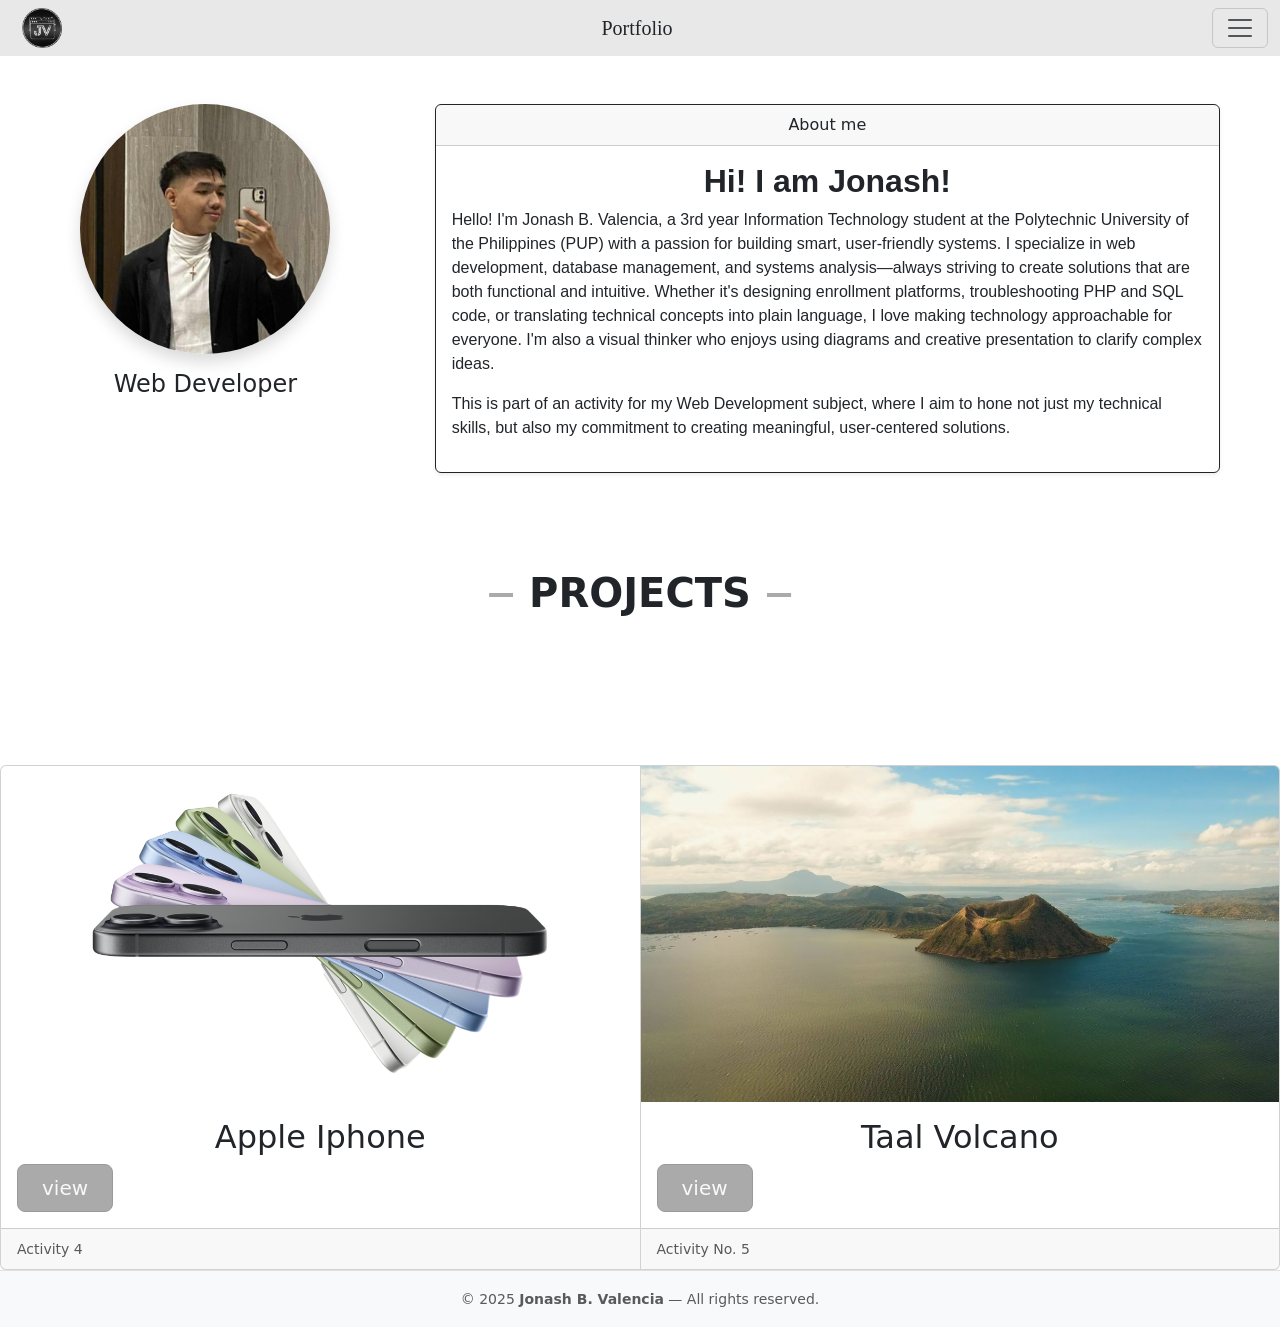
==== index.html @ 370e5857 "3rd commit" ====
<!doctype html>
<html lang="en">

<head>
    <meta charset="utf-8">
    <meta name="viewport" content="width=device-width, initial-scale=1">
    <title>Profile
    </title>
    <link href="https://cdn.jsdelivr.net/npm/bootstrap@5.3.8/dist/css/bootstrap.min.css" rel="stylesheet"
        integrity="sha384-sRIl4kxILFvY47J16cr9ZwB07vP4J8+LH7qKQnuqkuIAvNWLzeN8tE5YBujZqJLB" crossorigin="anonymous">
</head>

<body data-bs-spy="scroll" data-bs-target="#navbarNav" data-bs-offset="100" tabindex="04
    class="d-flex flex-column min-vh-100">
    <main class="flex-grow-1">
        <!--NAVBAR-->
        <nav class="navbar sticky-top" style="background-color: #e4e2e2c9;" data-bs-theme="light">
            <div class="container-fluid" <a href="#" class="navbar-brand" 
                style="font-family: 'Poppins' ; font-size: 20px; text-align: center;">
                <img src="logo.png" alt="logo" width="40px" height="40px" style="margin-left: 10px;">
                Portfolio
                </a>
                <button class="navbar-toggler" type="button" data-bs-toggle="collapse" data-bs-target="#navbarNav"
                    aria-controls="navbarNav" aria-expanded="false" aria-label="Toggle navigation">
                    <span class="navbar-toggler-icon"></span>
                </button>
                <div class="collapse navbar-collapse" id="navbarNav">
                    <ul class="navbar-nav">
                        <li class="nav-item">
                            <a class="nav-link active" aria-current="page" href="#">Home</a>
                        </li>
                        <li class="nav-item">
                            <a class="nav-link" href="#activities">Activities</a>
                        </li>
                    </ul>
                </div>
            </div>
        </nav>
        <!--ABOUT ME-->
        <div class="row justify-content-center align-items-start g-4 mt-4">
            <div class="col-12 col-md-4 d-flex justify-content-center">
                <div class="text-center">
                    <img src="PP.jpg" alt="profile picture" class="img-fluid rounded-circle shadow mb-2"
                        style="width: 250px; height: 250px; object-fit: cover;">
                    <h4 class="mt-2">Web Developer</h4>
                </div>
            </div>

            <div class="col-12 col-md-8">
                <div class="card border-dark shadow-sm" style="margin-right: 60px;">
                    <div class="card-header text-center">About me</div>
                    <div class="card-body" style="font-family: Arial, Helvetica, sans-serif;">
                        <h2 class="card-title text-center fw-bold">Hi! I am Jonash!</h2>
                        <p class="card-text">
                            Hello! I'm Jonash B. Valencia, a 3rd year Information Technology student at the
                            Polytechnic University of the Philippines (PUP) with a passion for building smart,
                            user-friendly systems. I specialize in web development, database management, and systems
                            analysis—always striving to create solutions that are both functional and intuitive.
                            Whether it's designing enrollment platforms, troubleshooting PHP and SQL code, or
                            translating technical concepts into plain language, I love making technology
                            approachable
                            for everyone. I'm also a visual thinker who enjoys using diagrams and creative
                            presentation
                            to clarify complex ideas.
                        </p>
                        <p>
                            This is part of an activity for my Web Development subject, where I aim to hone not just
                            my technical skills, but also my commitment to creating meaningful, user-centered
                            solutions.
                        </p>
                    </div>
                </div>
            </div>
        </div>
        </div>
        <div class="text-center my-5">
            <h1 class="fw-bold text-uppercase position-relative d-inline-block px-4 mt-5 text-center">
                <span class="bg-white px-3 ">Projects</span>
                <div class="position-absolute bottom-0 start-50 translate-middle-x w-100"
                    style="height: 4px; background-color: #aaaaaa; z-index: -1; top: 50%;">
            </h1>
        </div>
        <section id="activities" class="pt-5">
            <!--PROJECTS-->
            <div class="row justify-content-center align-items-start g-4 mt-4">
                <div class="col-12" style="margin-top: 20px;">
                    <div class="card-group">
                        <div class="card">
                            <img src="iphone-17.png" class="card-img-top" alt="ACT 4">
                            <div class="card-body">
                                <h2 class="card-title text-center">Apple Iphone </h2>
                                <a class="btn btn-primary btn btn-outline-light btn-lg px-4"
                                    href=https://jonash18.github.io/IPHONE/ role="button" rel="noopener">view</a>
                            </div>
                            <div class="card-footer">
                                <small class="text-body-secondary">Activity 4</small>
                            </div>
                        </div>
                        <div class="card">
                            <img src="Taal-Volcano4.jpg" class="card-img-top" alt="Act5">
                            <div class="card-body">
                                <h2 class="card-title text-center">Taal Volcano</h2>
                                <a class="btn btn-primary btn btn-outline-light btn-lg px-4"
                                    href=https://jonash18.github.io/TaalVolcano/ role="button" rel="noopener">view</a>
                            </div>
                            <div class="card-footer">
                                <small class="text-body-secondary">Activity No. 5</small>
                            </div>
                        </div>

        </section>


        <!--Activities
                    <div class="card">
                        <img src="..." class="card-img-top" alt="...">
                        <div class="card-body">
                            <h5 class="card-title">Card title</h5>
                            <p class="card-text">This card has supporting text below as a natural lead-in to additional
                                content.</p>
                        </div>
                        <div class="card-footer">
                            <small class="text-body-secondary">Last updated 3 mins ago</small>
                        </div>
                    </div>
                    <div class="card">
                        <img src="..." class="card-img-top" alt="...">
                        <div class="card-body">
                            <h5 class="card-title">Card title</h5>
                            <p class="card-text">This is a wider card with supporting text below as a natural lead-in to
                                additional content. This card has even longer content than the first to show that equal
                                height action.</p>
                        </div>
                        <div class="card-footer">
                            <small class="text-body-secondary">Last updated 3 mins ago</small>
                        </div>
                    -->
        </div>
        </div>
        </div>
        </div>
    </main>















    <footer class="bg-light border-top">
        <div class="container text-center py-3">
            <small class="text-muted">
                &copy; 2025 <strong>Jonash B. Valencia</strong> &mdash; All rights reserved.
            </small>
        </div>
    </footer>

    <style>
        @media (max-width: 768px) {
            .card {
                margin-right: 0 !important;
            }
        }

        .btn-primary {
            background-color: #aaaaaa;
            border-color: #9a9b9c;
            padding: auto;
        }
    </style>
    <script src="https://cdn.jsdelivr.net/npm/bootstrap@5.3.8/dist/js/bootstrap.bundle.min.js"
        integrity="sha384-FKyoEForCGlyvwx9Hj09JcYn3nv7wiPVlz7YYwJrWVcXK/BmnVDxM+D2scQbITxI"
        crossorigin="anonymous"></script>
</body>

</html>
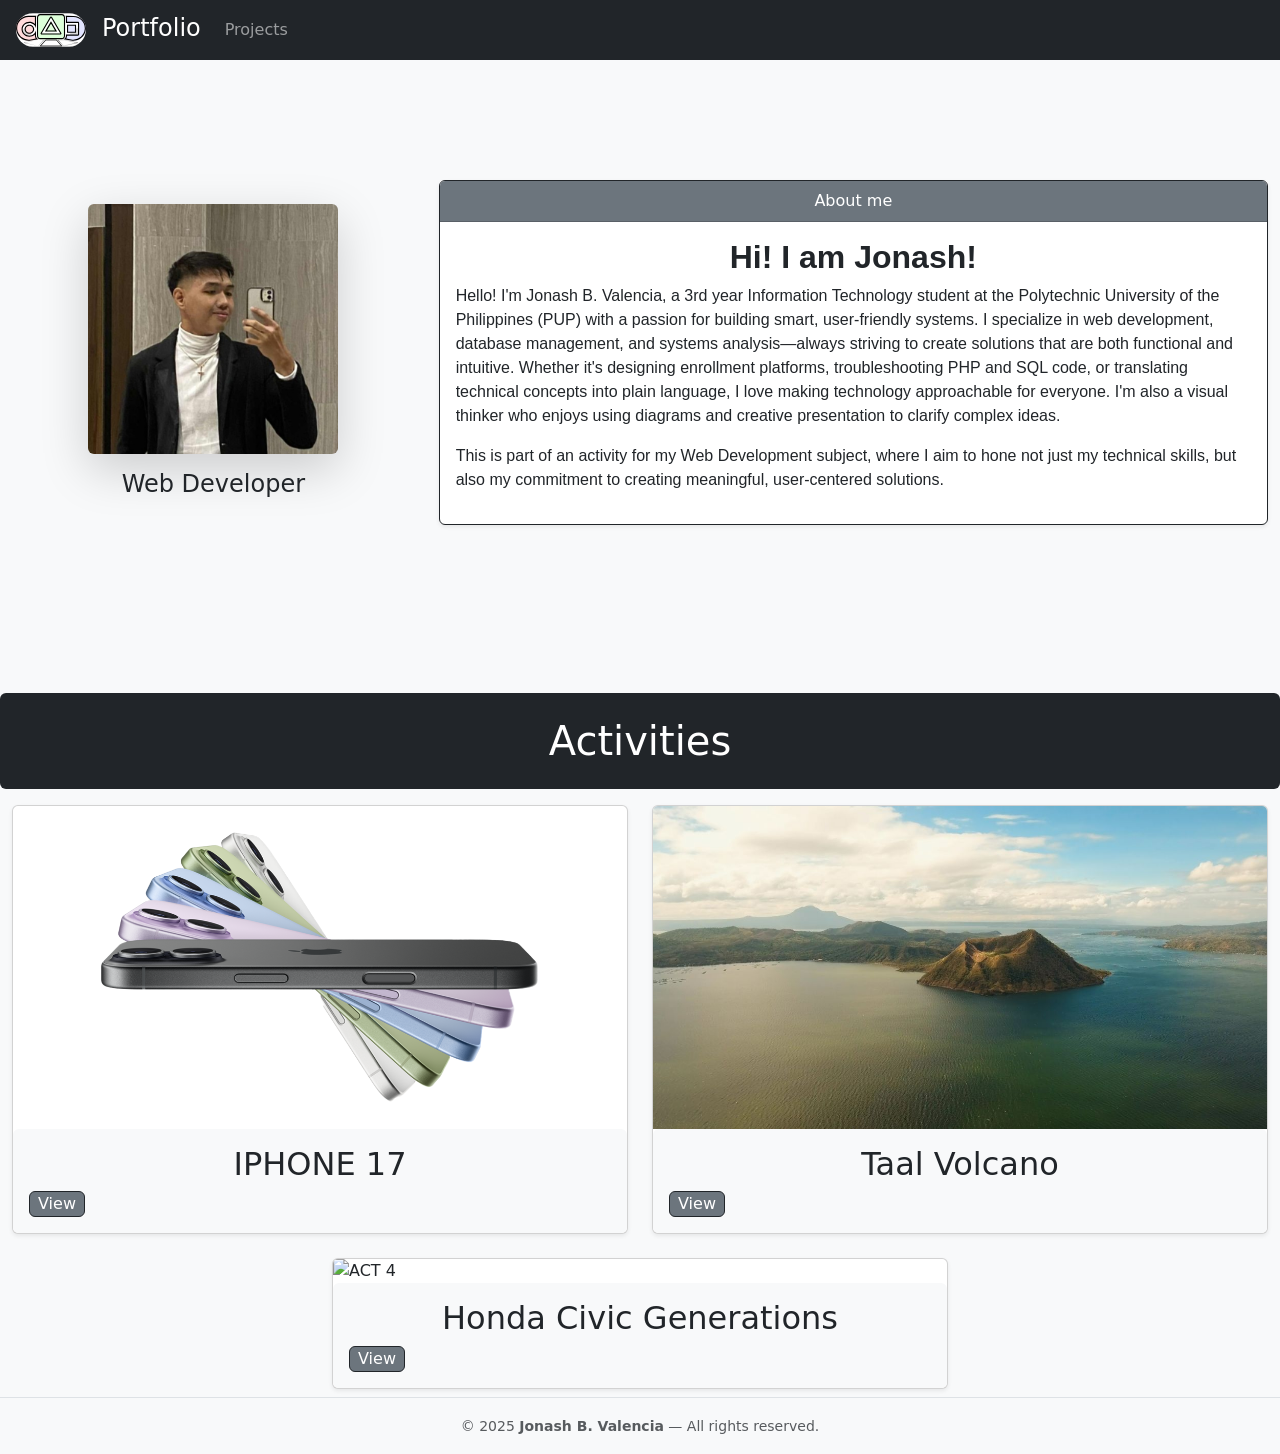
==== commit c1582988: "4th commit" ====
--- a/index.html
+++ b/index.html
@@ -10,45 +10,44 @@
         integrity="sha384-sRIl4kxILFvY47J16cr9ZwB07vP4J8+LH7qKQnuqkuIAvNWLzeN8tE5YBujZqJLB" crossorigin="anonymous">
 </head>
 
-<body data-bs-spy="scroll" data-bs-target="#navbarNav" data-bs-offset="100" tabindex="04
-    class="d-flex flex-column min-vh-100">
-    <main class="flex-grow-1">
-        <!--NAVBAR-->
-        <nav class="navbar sticky-top" style="background-color: #e4e2e2c9;" data-bs-theme="light">
-            <div class="container-fluid" <a href="#" class="navbar-brand" 
-                style="font-family: 'Poppins' ; font-size: 20px; text-align: center;">
-                <img src="logo.png" alt="logo" width="40px" height="40px" style="margin-left: 10px;">
-                Portfolio
-                </a>
-                <button class="navbar-toggler" type="button" data-bs-toggle="collapse" data-bs-target="#navbarNav"
-                    aria-controls="navbarNav" aria-expanded="false" aria-label="Toggle navigation">
-                    <span class="navbar-toggler-icon"></span>
-                </button>
-                <div class="collapse navbar-collapse" id="navbarNav">
-                    <ul class="navbar-nav">
-                        <li class="nav-item">
-                            <a class="nav-link active" aria-current="page" href="#">Home</a>
-                        </li>
-                        <li class="nav-item">
-                            <a class="nav-link" href="#activities">Activities</a>
-                        </li>
-                    </ul>
+<body data-bs-spy="scroll" data-bs-target="#navbarNav" data-bs-offset="100" tabindex="04"
+    class="bg-light d-flex flex-column min-vh-100">
+
+
+
+    <nav class="navbar navbar-expand-lg navbar-dark bg-dark p-0" id="nav">
+        <div class="container-fluid px-3 py-2">
+            <a class="navbar-brand" href="#">
+                <img src="VALENCIA_logo.svg" alt="Bootstrap" width="70" height="34">
+            </a>
+            <div class="h4 pt-1 text-white">Portfolio</div>
+            <button class="navbar-toggler" type="button" data-bs-toggle="collapse" data-bs-target="#navbarNav"
+                aria-controls="navbarNav" aria-expanded="false" aria-label="Toggle navigation">
+                <span class="navbar-toggler-icon"></span>
+            </button>
+            <div class="collapse navbar-collapse px-3" id="navbarNav">
+                <ul class="navbar-nav">
+                    <li class="nav-item">
+                        <a class="nav-link active" aria-current="page" href="#activities">Projects</a>
+                    </li>
+                </ul>
+            </div>
+        </div>
+    </nav>
+
+    <div class="container-fluid pt-5 mb-5">
+        <div class="row my-5">
+            <div class="col-12 col-lg-4 pt-5 py-3">
+                <div class="text-center">
+                    <img src="PP.jpg" alt="profile picture" class="img-fluid rounded shadow-lg"
+                        style="width: 250px; height: 250px; object-fit: cover;">
+                    <h4 class="mt-3">Web Developer</h4>
                 </div>
             </div>
-        </nav>
-        <!--ABOUT ME-->
-        <div class="row justify-content-center align-items-start g-4 mt-4">
-            <div class="col-12 col-md-4 d-flex justify-content-center">
-                <div class="text-center">
-                    <img src="PP.jpg" alt="profile picture" class="img-fluid rounded-circle shadow mb-2"
-                        style="width: 250px; height: 250px; object-fit: cover;">
-                    <h4 class="mt-2">Web Developer</h4>
-                </div>
-            </div>
-
-            <div class="col-12 col-md-8">
-                <div class="card border-dark shadow-sm" style="margin-right: 60px;">
-                    <div class="card-header text-center">About me</div>
+            <div class="col-12 col-md-12 col-lg-8 py-4">
+                <div class="card border-dark shadow-sm">
+                    <div class="card-header text-center bg-secondary text-white">About me
+                    </div>
                     <div class="card-body" style="font-family: Arial, Helvetica, sans-serif;">
                         <h2 class="card-title text-center fw-bold">Hi! I am Jonash!</h2>
                         <p class="card-text">
@@ -72,88 +71,19 @@
                 </div>
             </div>
         </div>
+    </div>
+
+    <div class="h1 px-2 py-4 mt-5 bg-dark text-white text-center rounded">Activities</div>
+
+    </div>
+    <section id="activities">
+        <div class="container-fluid my-2">
+            <div class="row justify-content-center align-items-start g-4" id="content">
+            </div>
         </div>
-        <div class="text-center my-5">
-            <h1 class="fw-bold text-uppercase position-relative d-inline-block px-4 mt-5 text-center">
-                <span class="bg-white px-3 ">Projects</span>
-                <div class="position-absolute bottom-0 start-50 translate-middle-x w-100"
-                    style="height: 4px; background-color: #aaaaaa; z-index: -1; top: 50%;">
-            </h1>
-        </div>
-        <section id="activities" class="pt-5">
-            <!--PROJECTS-->
-            <div class="row justify-content-center align-items-start g-4 mt-4">
-                <div class="col-12" style="margin-top: 20px;">
-                    <div class="card-group">
-                        <div class="card">
-                            <img src="iphone-17.png" class="card-img-top" alt="ACT 4">
-                            <div class="card-body">
-                                <h2 class="card-title text-center">Apple Iphone </h2>
-                                <a class="btn btn-primary btn btn-outline-light btn-lg px-4"
-                                    href=https://jonash18.github.io/IPHONE/ role="button" rel="noopener">view</a>
-                            </div>
-                            <div class="card-footer">
-                                <small class="text-body-secondary">Activity 4</small>
-                            </div>
-                        </div>
-                        <div class="card">
-                            <img src="Taal-Volcano4.jpg" class="card-img-top" alt="Act5">
-                            <div class="card-body">
-                                <h2 class="card-title text-center">Taal Volcano</h2>
-                                <a class="btn btn-primary btn btn-outline-light btn-lg px-4"
-                                    href=https://jonash18.github.io/TaalVolcano/ role="button" rel="noopener">view</a>
-                            </div>
-                            <div class="card-footer">
-                                <small class="text-body-secondary">Activity No. 5</small>
-                            </div>
-                        </div>
-
-        </section>
 
 
-        <!--Activities
-                    <div class="card">
-                        <img src="..." class="card-img-top" alt="...">
-                        <div class="card-body">
-                            <h5 class="card-title">Card title</h5>
-                            <p class="card-text">This card has supporting text below as a natural lead-in to additional
-                                content.</p>
-                        </div>
-                        <div class="card-footer">
-                            <small class="text-body-secondary">Last updated 3 mins ago</small>
-                        </div>
-                    </div>
-                    <div class="card">
-                        <img src="..." class="card-img-top" alt="...">
-                        <div class="card-body">
-                            <h5 class="card-title">Card title</h5>
-                            <p class="card-text">This is a wider card with supporting text below as a natural lead-in to
-                                additional content. This card has even longer content than the first to show that equal
-                                height action.</p>
-                        </div>
-                        <div class="card-footer">
-                            <small class="text-body-secondary">Last updated 3 mins ago</small>
-                        </div>
-                    -->
-        </div>
-        </div>
-        </div>
-        </div>
-    </main>
-
-
-
-
-
-
-
-
-
-
-
-
-
-
+    </section>
 
     <footer class="bg-light border-top">
         <div class="container text-center py-3">
@@ -163,19 +93,48 @@
         </div>
     </footer>
 
-    <style>
-        @media (max-width: 768px) {
-            .card {
-                margin-right: 0 !important;
-            }
+
+    <script>
+        var content = document.getElementById("content");
+        var data = {
+            "projects": [
+                {
+                    "image": "iphone-17.png",
+                    "title": "IPHONE 17",
+                    "link": "https://jonash18.github.io/IPHONE/"
+                },
+                {
+                    "image": "Taal-Volcano4.jpg",
+                    "title": "Taal Volcano",
+                    "link": "https://jonash18.github.io/TaalVolcano/"
+                },
+                {
+                    "image": "carot2.jpg",
+                    "title": "Honda Civic Generations",
+                    "link": "https://jonash18.github.io/CivicGallery/"
+                }
+            ]
+        };
+
+        var activities = data.projects;
+        for (var i = 0; i < activities.length; i++) {
+            content.innerHTML += `
+                <div class="col-12 col-md-6 col-lg-6">
+                    <div class="card-group">
+                        <div class="card shadow-sm rounded">
+                            <img src="${activities[i].image}" class="card-img-top" alt="ACT 4">
+                            <div class="card-body bg-light rounded">
+                                <h2 class="card-title text-center bg-light">${activities[i].title}</h2>
+                                <a class="btn btn-primary px-2 py-0 bg-secondary border-dark"
+                                    href=${activities[i].link} role="button" rel="noopener">View</a>
+                            </div>
+                        </div>
+                    </div>
+                </div>
+        
+      `;
         }
-
-        .btn-primary {
-            background-color: #aaaaaa;
-            border-color: #9a9b9c;
-            padding: auto;
-        }
-    </style>
+    </script>
     <script src="https://cdn.jsdelivr.net/npm/bootstrap@5.3.8/dist/js/bootstrap.bundle.min.js"
         integrity="sha384-FKyoEForCGlyvwx9Hj09JcYn3nv7wiPVlz7YYwJrWVcXK/BmnVDxM+D2scQbITxI"
         crossorigin="anonymous"></script>
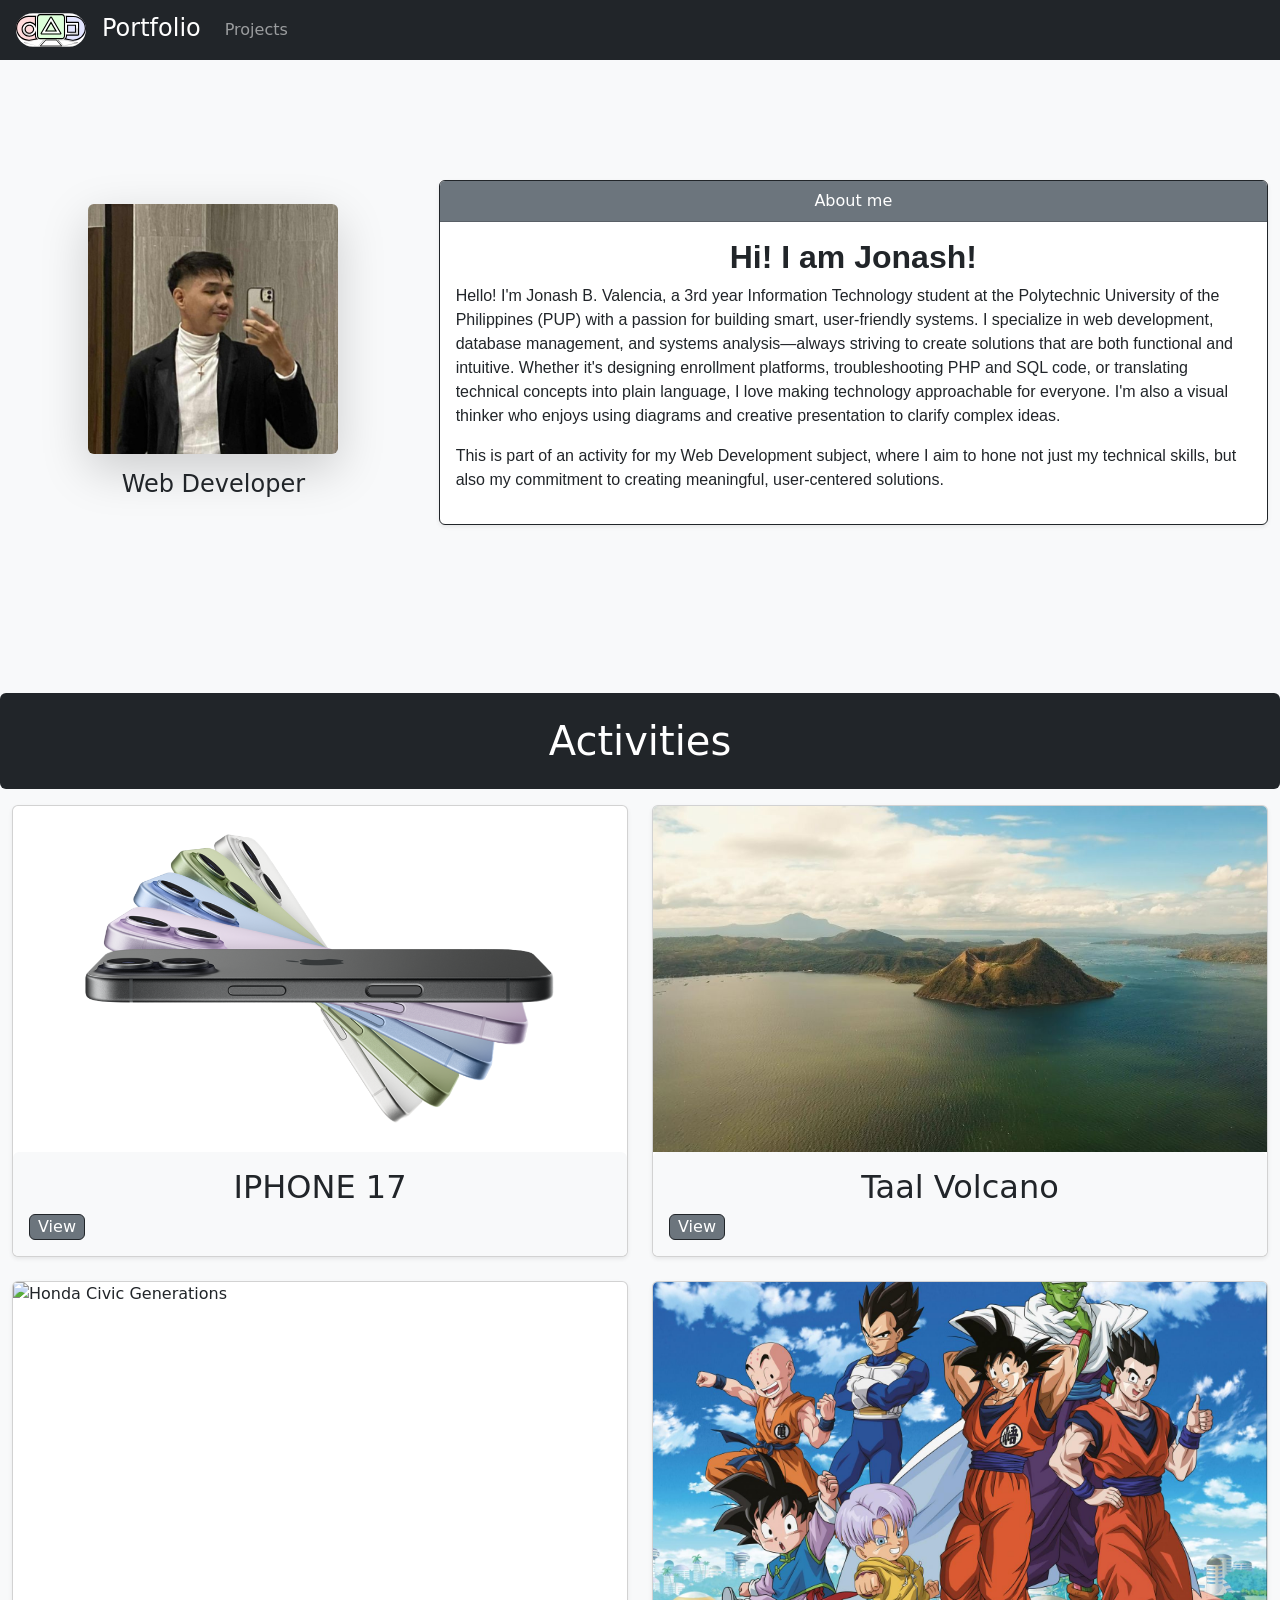
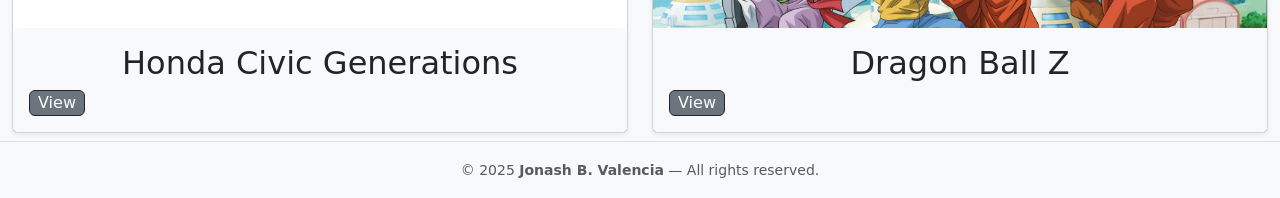
==== commit 78d49e07: "4th commit" ====
--- a/index.html
+++ b/index.html
@@ -112,6 +112,11 @@
                     "image": "carot2.jpg",
                     "title": "Honda Civic Generations",
                     "link": "https://jonash18.github.io/CivicGallery/"
+                },
+                {
+                    "image": "dg.jpg",
+                    "title": "Dragon Ball Z",
+                    "link": "https://jonash18.github.io/DragonBallZ-API-/"
                 }
             ]
         };
@@ -119,20 +124,19 @@
         var activities = data.projects;
         for (var i = 0; i < activities.length; i++) {
             content.innerHTML += `
-                <div class="col-12 col-md-6 col-lg-6">
-                    <div class="card-group">
-                        <div class="card shadow-sm rounded">
-                            <img src="${activities[i].image}" class="card-img-top" alt="ACT 4">
-                            <div class="card-body bg-light rounded">
-                                <h2 class="card-title text-center bg-light">${activities[i].title}</h2>
-                                <a class="btn btn-primary px-2 py-0 bg-secondary border-dark"
-                                    href=${activities[i].link} role="button" rel="noopener">View</a>
-                            </div>
-                        </div>
-                    </div>
-                </div>
-        
-      `;
+    <div class="col-12 col-md-6 col-lg-6">
+      <div class="card shadow-sm rounded">
+        <div class="ratio ratio-16x9">
+          <img src="${activities[i].image}" class="card-img-top object-fit-cover" alt="${activities[i].title}">
+        </div>
+        <div class="card-body bg-light rounded">
+          <h2 class="card-title text-center bg-light">${activities[i].title}</h2>
+          <a class="btn btn-primary px-2 py-0 bg-secondary border-dark"
+             href="${activities[i].link}" role="button" rel="noopener">View</a>
+        </div>
+      </div>
+    </div>`;
+
         }
     </script>
     <script src="https://cdn.jsdelivr.net/npm/bootstrap@5.3.8/dist/js/bootstrap.bundle.min.js"
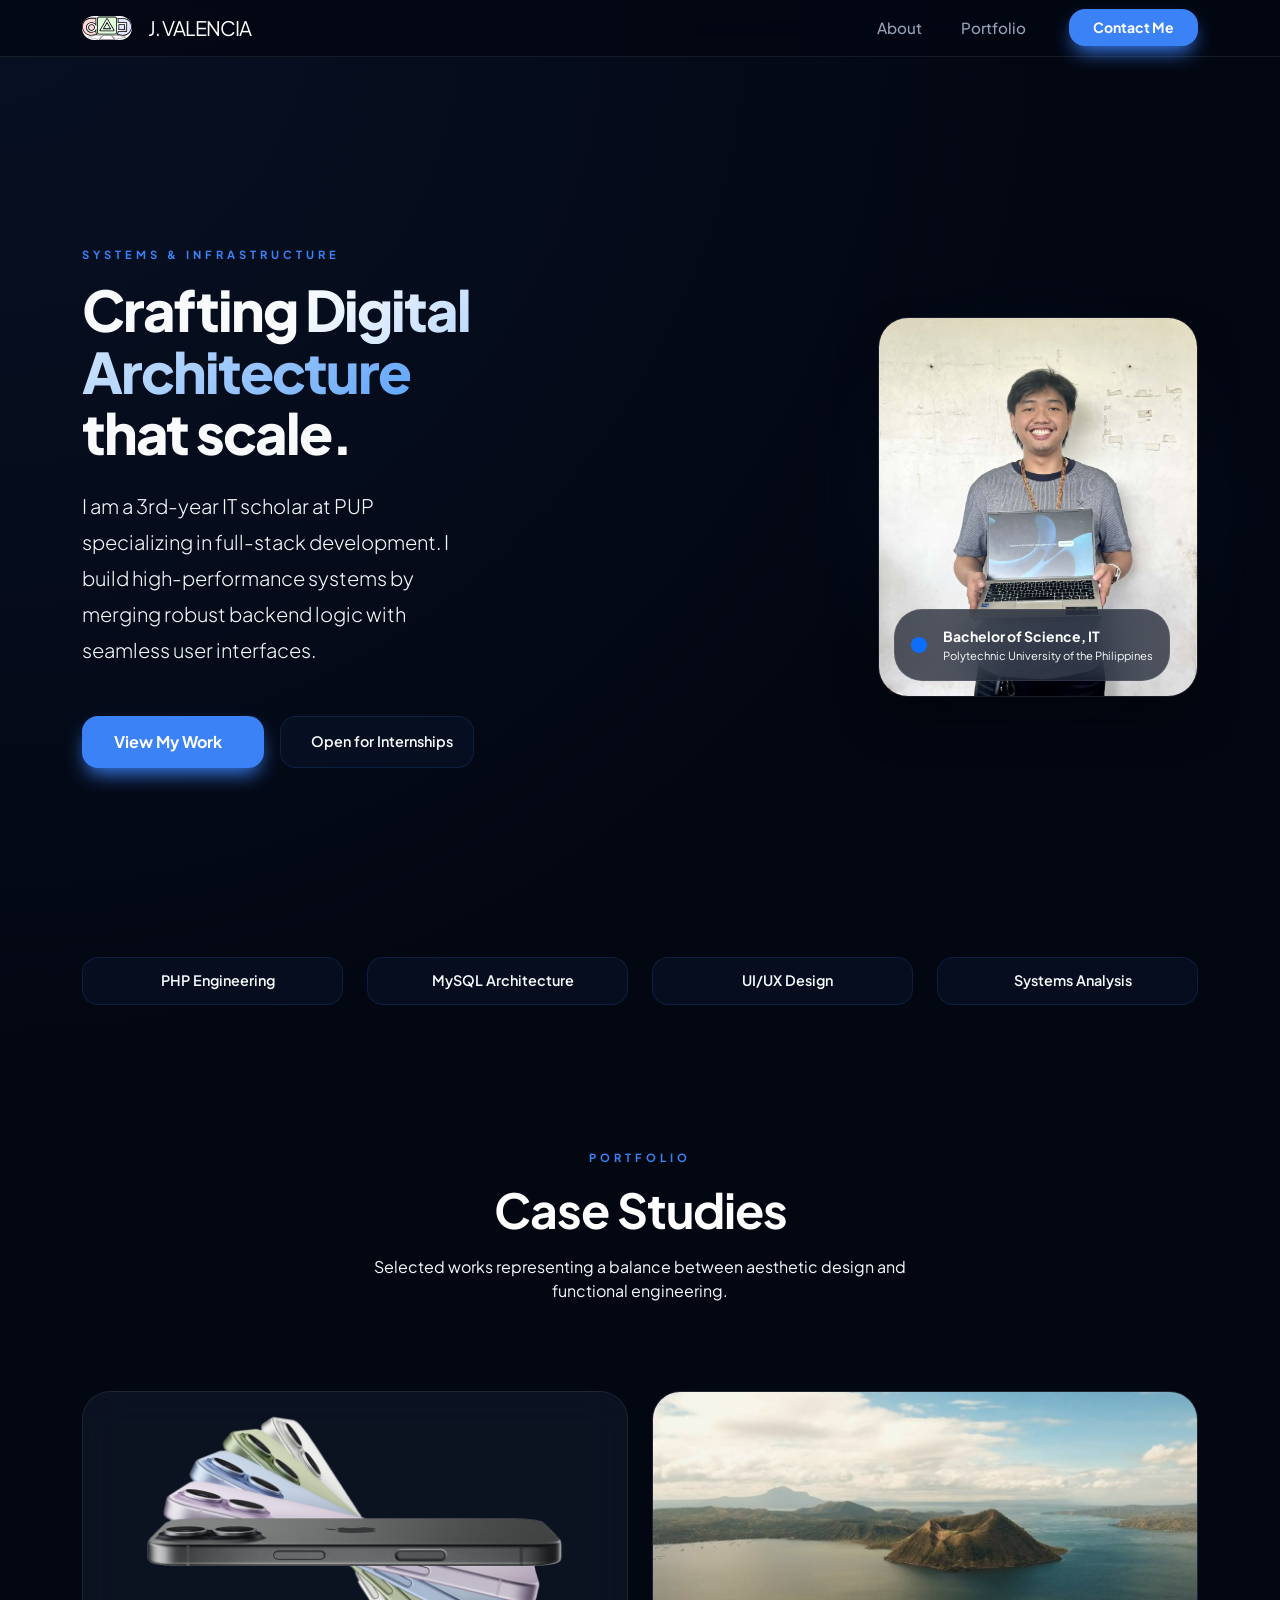
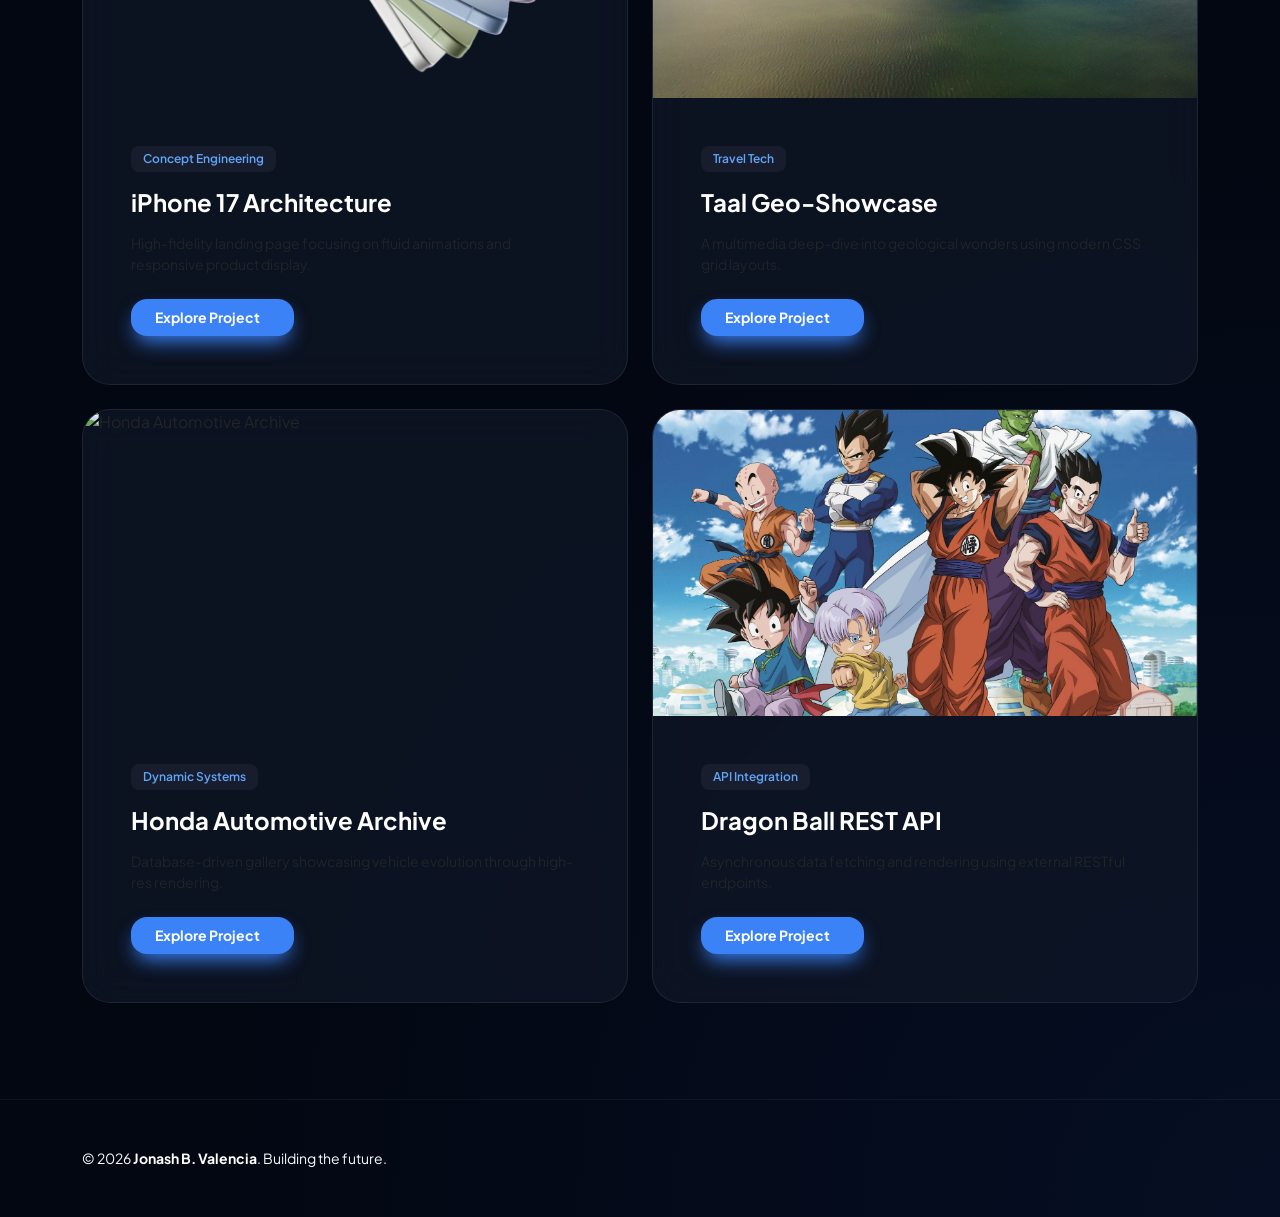
==== commit b42bf04d: "5th commit" ====
--- a/index.html
+++ b/index.html
@@ -4,144 +4,368 @@
 <head>
     <meta charset="utf-8">
     <meta name="viewport" content="width=device-width, initial-scale=1">
-    <title>Profile
-    </title>
-    <link href="https://cdn.jsdelivr.net/npm/bootstrap@5.3.8/dist/css/bootstrap.min.css" rel="stylesheet"
-        integrity="sha384-sRIl4kxILFvY47J16cr9ZwB07vP4J8+LH7qKQnuqkuIAvNWLzeN8tE5YBujZqJLB" crossorigin="anonymous">
+    <title>Jonash Valencia | Software Portfolio</title>
+    
+    <link href="https://cdn.jsdelivr.net/npm/bootstrap@5.3.3/dist/css/bootstrap.min.css" rel="stylesheet">
+    <link href="https://fonts.googleapis.com/css2?family=Plus+Jakarta+Sans:wght@300;400;500;600;700;800&display=swap" rel="stylesheet">
+    <script src="https://unpkg.com/@phosphor-icons/web"></script>
+
+    <style>
+        :root {
+            --bg-deep: #030712;
+            --card-surface: rgba(17, 24, 39, 0.7);
+            --accent-primary: #3b82f6;
+            --accent-secondary: #60a5fa;
+            --text-main: #f8fafc;
+            --text-dim: #94a3b8;
+            --glass-border: rgba(255, 255, 255, 0.08);
+        }
+
+        body {
+            font-family: 'Plus Jakarta Sans', sans-serif;
+            background-color: var(--bg-deep);
+            background-image: 
+                radial-gradient(circle at 0% 0%, rgba(59, 130, 246, 0.08) 0%, transparent 35%),
+                radial-gradient(circle at 100% 100%, rgba(37, 99, 235, 0.08) 0%, transparent 35%);
+            color: var(--text-main);
+            overflow-x: hidden;
+            -webkit-font-smoothing: antialiased;
+        }
+
+        /* Nav Glassmorphism */
+        .navbar {
+            backdrop-filter: blur(16px);
+            background: rgba(3, 7, 18, 0.8) !important;
+            border-bottom: 1px solid var(--glass-border);
+            transition: all 0.3s ease;
+        }
+
+        .nav-link {
+            font-weight: 500;
+            color: var(--text-dim) !important;
+            font-size: 0.95rem;
+            padding: 0.5rem 1.2rem !important;
+        }
+
+        .nav-link:hover, .nav-link.active {
+            color: var(--accent-primary) !important;
+        }
+
+        /* Hero Image Engineering */
+        .profile-container {
+            position: relative;
+            display: inline-block;
+        }
+
+        .profile-pic {
+            width: 320px;
+            height: 380px;
+            object-fit: cover;
+            border-radius: 30px;
+            border: 1px solid var(--glass-border);
+            z-index: 2;
+            position: relative;
+            box-shadow: 0 25px 50px -12px rgba(0, 0, 0, 0.5);
+        }
+
+        .profile-glow {
+            position: absolute;
+            width: 120%;
+            height: 120%;
+            top: -10%;
+            left: -10%;
+            background: radial-gradient(circle, var(--accent-primary) 0%, transparent 70%);
+            opacity: 0.15;
+            filter: blur(40px);
+            z-index: 1;
+        }
+
+        /* Content Cards */
+        .glass-card {
+            background: var(--card-surface);
+            backdrop-filter: blur(20px);
+            border: 1px solid var(--glass-border);
+            border-radius: 28px;
+            transition: transform 0.4s cubic-bezier(0.175, 0.885, 0.32, 1.275), border 0.3s ease;
+        }
+
+        .glass-card:hover {
+            border-color: rgba(59, 130, 246, 0.4);
+            transform: translateY(-8px);
+        }
+
+        /* Typography Highlights */
+        .hero-title {
+            font-size: 3.5rem;
+            font-weight: 800;
+            letter-spacing: -2px;
+            line-height: 1.1;
+        }
+
+        .text-gradient {
+            background: linear-gradient(135deg, #fff 0%, var(--accent-secondary) 100%);
+            -webkit-background-clip: text;
+            -webkit-text-fill-color: transparent;
+        }
+
+        .section-tag {
+            font-size: 0.7rem;
+            text-transform: uppercase;
+            letter-spacing: 4px;
+            color: var(--accent-primary);
+            font-weight: 700;
+            margin-bottom: 1rem;
+            display: block;
+        }
+
+        /* Skill Chips */
+        .skill-pill {
+            background: rgba(59, 130, 246, 0.05);
+            border: 1px solid rgba(59, 130, 246, 0.15);
+            color: var(--text-main);
+            padding: 12px 20px;
+            border-radius: 16px;
+            display: flex;
+            align-items: center;
+            gap: 10px;
+            font-weight: 600;
+            font-size: 0.9rem;
+            transition: all 0.3s ease;
+        }
+
+        .skill-pill:hover {
+            background: rgba(59, 130, 246, 0.15);
+            border-color: var(--accent-primary);
+        }
+
+        /* Buttons */
+        .btn-premium {
+            background: var(--accent-primary);
+            color: white;
+            border: none;
+            padding: 14px 32px;
+            border-radius: 16px;
+            font-weight: 700;
+            text-decoration: none;
+            display: inline-flex;
+            align-items: center;
+            gap: 10px;
+            box-shadow: 0 10px 20px -5px var(--accent-primary);
+            transition: all 0.3s ease;
+        }
+
+        .btn-premium:hover {
+            background: #2563eb;
+            transform: scale(1.02);
+            box-shadow: 0 15px 30px -5px var(--accent-primary);
+            color: white;
+        }
+
+        /* Projects Section */
+        .project-thumbnail {
+            transition: transform 0.5s ease;
+            filter: saturate(0.8);
+        }
+
+        .glass-card:hover .project-thumbnail {
+            transform: scale(1.1);
+            filter: saturate(1.2);
+        }
+
+        .project-tag {
+            background: rgba(255, 255, 255, 0.05);
+            padding: 4px 12px;
+            border-radius: 8px;
+            font-size: 0.75rem;
+            color: var(--accent-secondary);
+            font-weight: 600;
+        }
+
+        /* Utility */
+        .leading-relaxed { line-height: 1.8; }
+        .ls-tight { letter-spacing: -1px; }
+
+        @media (max-width: 991px) {
+            .hero-title { font-size: 2.5rem; }
+            .profile-pic { width: 100%; height: 400px; }
+        }
+    </style>
 </head>
 
-<body data-bs-spy="scroll" data-bs-target="#navbarNav" data-bs-offset="100" tabindex="04"
-    class="bg-light d-flex flex-column min-vh-100">
-
-
-
-    <nav class="navbar navbar-expand-lg navbar-dark bg-dark p-0" id="nav">
-        <div class="container-fluid px-3 py-2">
-            <a class="navbar-brand" href="#">
-                <img src="VALENCIA_logo.svg" alt="Bootstrap" width="70" height="34">
+<body>
+
+    <nav class="navbar navbar-expand-lg navbar-dark sticky-top">
+        <div class="container">
+            <a class="navbar-brand d-flex align-items-center" href="#">
+                <img src="VALENCIA_logo.svg" alt="Valencia" width="50" class="me-3">
+                <span class="fw-extrabold ls-tight">J. VALENCIA</span>
             </a>
-            <div class="h4 pt-1 text-white">Portfolio</div>
-            <button class="navbar-toggler" type="button" data-bs-toggle="collapse" data-bs-target="#navbarNav"
-                aria-controls="navbarNav" aria-expanded="false" aria-label="Toggle navigation">
-                <span class="navbar-toggler-icon"></span>
+            <button class="navbar-toggler border-0" type="button" data-bs-toggle="collapse" data-bs-target="#navbarNav">
+                <i class="ph ph-dots-three-outline-vertical-fill text-white h3"></i>
             </button>
-            <div class="collapse navbar-collapse px-3" id="navbarNav">
-                <ul class="navbar-nav">
-                    <li class="nav-item">
-                        <a class="nav-link active" aria-current="page" href="#activities">Projects</a>
+            <div class="collapse navbar-collapse justify-content-end" id="navbarNav">
+                <ul class="navbar-nav align-items-center">
+                    <li class="nav-item"><a class="nav-link" href="#about">About</a></li>
+                    <li class="nav-item"><a class="nav-link" href="#activities">Portfolio</a></li>
+                    <li class="nav-item ms-lg-4">
+                        <a href="mailto:contact@jonash.com" class="btn-premium px-4 py-2 small">Contact Me</a>
                     </li>
                 </ul>
             </div>
         </div>
     </nav>
 
-    <div class="container-fluid pt-5 mb-5">
-        <div class="row my-5">
-            <div class="col-12 col-lg-4 pt-5 py-3">
-                <div class="text-center">
-                    <img src="PP.jpg" alt="profile picture" class="img-fluid rounded shadow-lg"
-                        style="width: 250px; height: 250px; object-fit: cover;">
-                    <h4 class="mt-3">Web Developer</h4>
-                </div>
-            </div>
-            <div class="col-12 col-md-12 col-lg-8 py-4">
-                <div class="card border-dark shadow-sm">
-                    <div class="card-header text-center bg-secondary text-white">About me
-                    </div>
-                    <div class="card-body" style="font-family: Arial, Helvetica, sans-serif;">
-                        <h2 class="card-title text-center fw-bold">Hi! I am Jonash!</h2>
-                        <p class="card-text">
-                            Hello! I'm Jonash B. Valencia, a 3rd year Information Technology student at the
-                            Polytechnic University of the Philippines (PUP) with a passion for building smart,
-                            user-friendly systems. I specialize in web development, database management, and systems
-                            analysis—always striving to create solutions that are both functional and intuitive.
-                            Whether it's designing enrollment platforms, troubleshooting PHP and SQL code, or
-                            translating technical concepts into plain language, I love making technology
-                            approachable
-                            for everyone. I'm also a visual thinker who enjoys using diagrams and creative
-                            presentation
-                            to clarify complex ideas.
-                        </p>
-                        <p>
-                            This is part of an activity for my Web Development subject, where I aim to hone not just
-                            my technical skills, but also my commitment to creating meaningful, user-centered
-                            solutions.
-                        </p>
-                    </div>
-                </div>
-            </div>
-        </div>
-    </div>
-
-    <div class="h1 px-2 py-4 mt-5 bg-dark text-white text-center rounded">Activities</div>
-
-    </div>
-    <section id="activities">
-        <div class="container-fluid my-2">
-            <div class="row justify-content-center align-items-start g-4" id="content">
-            </div>
-        </div>
-
-
-    </section>
-
-    <footer class="bg-light border-top">
-        <div class="container text-center py-3">
-            <small class="text-muted">
-                &copy; 2025 <strong>Jonash B. Valencia</strong> &mdash; All rights reserved.
-            </small>
+    <main class="container">
+        <section class="row align-items-center min-vh-100 py-5">
+            <div class="col-lg-5 order-2 order-lg-1 text-center text-lg-start">
+                <div class="pe-lg-5">
+                    <span class="section-tag">Systems & Infrastructure</span>
+                    <h1 class="hero-title mb-4">Crafting <span class="text-gradient">Digital Architecture</span> that scale.</h1>
+                    <p class="lead text-dim leading-relaxed mb-5">
+                        I am a 3rd-year IT scholar at PUP specializing in full-stack development. I build high-performance systems by merging robust backend logic with seamless user interfaces.
+                    </p>
+                    
+                    <div class="d-flex flex-wrap gap-3 justify-content-center justify-content-lg-start">
+                        <a href="#activities" class="btn-premium">View My Work <i class="ph ph-arrow-right"></i></a>
+                        <div class="skill-pill">
+                            <i class="ph ph-lightning-fill text-warning"></i>
+                            Open for Internships
+                        </div>
+                    </div>
+                </div>
+            </div>
+            
+            <div class="col-lg-7 order-1 order-lg-2 mb-5 mb-lg-0 text-center text-lg-end">
+                <div class="profile-container">
+                    <div class="profile-glow"></div>
+                    <img src="PP.jpg" alt="Jonash Valencia" class="profile-pic">
+                    <div class="glass-card position-absolute bottom-0 start-0 p-3 m-3 d-none d-md-block" style="z-index: 3;">
+                        <div class="d-flex align-items-center gap-3">
+                            <div class="bg-primary p-2 rounded-3"><i class="ph ph-graduation-cap text-white h4 m-0"></i></div>
+                            <div class="text-start">
+                                <p class="small text-white fw-bold mb-0">Bachelor of Science, IT</p>
+                                <p class="smallest text-dim mb-0" style="font-size: 0.7rem;">Polytechnic University of the Philippines</p>
+                            </div>
+                        </div>
+                    </div>
+                </div>
+            </div>
+        </section>
+
+        <section class="row g-4 mb-5 pb-5">
+            <div class="col-6 col-md-3">
+                <div class="skill-pill h-100 justify-content-center">
+                    <i class="ph ph-code-bold text-primary"></i> PHP Engineering
+                </div>
+            </div>
+            <div class="col-6 col-md-3">
+                <div class="skill-pill h-100 justify-content-center">
+                    <i class="ph ph-database-bold text-primary"></i> MySQL Architecture
+                </div>
+            </div>
+            <div class="col-6 col-md-3">
+                <div class="skill-pill h-100 justify-content-center">
+                    <i class="ph ph-layout-bold text-primary"></i> UI/UX Design
+                </div>
+            </div>
+            <div class="col-6 col-md-3">
+                <div class="skill-pill h-100 justify-content-center">
+                    <i class="ph ph-git-branch-bold text-primary"></i> Systems Analysis
+                </div>
+            </div>
+        </section>
+
+        <section id="activities" class="py-5">
+            <div class="text-center mb-5 pb-lg-4">
+                <span class="section-tag">Portfolio</span>
+                <h2 class="display-5 fw-bold text-white mb-3 ls-tight">Case Studies</h2>
+                <p class="text-dim mx-auto" style="max-width: 600px;">Selected works representing a balance between aesthetic design and functional engineering.</p>
+            </div>
+            
+            <div class="row g-4 justify-content-center" id="content">
+                </div>
+        </section>
+    </main>
+
+    <footer class="py-5 mt-5 border-top border-secondary border-opacity-10">
+        <div class="container">
+            <div class="row align-items-center">
+                <div class="col-md-6 text-center text-md-start">
+                    <p class="text-dim small mb-0">
+                        &copy; 2026 <span class="text-white fw-bold">Jonash B. Valencia</span>. Building the future.
+                    </p>
+                </div>
+                <div class="col-md-6 text-center text-md-end mt-3 mt-md-0">
+                    <div class="d-flex gap-4 justify-content-center justify-content-md-end">
+                        <a href="#" class="text-dim hover-white"><i class="ph ph-github-logo h4"></i></a>
+                        <a href="#" class="text-dim hover-white"><i class="ph ph-linkedin-logo h4"></i></a>
+                        <a href="#" class="text-dim hover-white"><i class="ph ph-instagram-logo h4"></i></a>
+                    </div>
+                </div>
+            </div>
         </div>
     </footer>
 
-
     <script>
-        var content = document.getElementById("content");
-        var data = {
+        const data = {
             "projects": [
                 {
                     "image": "iphone-17.png",
-                    "title": "IPHONE 17",
-                    "link": "https://jonash18.github.io/IPHONE/"
+                    "title": "iPhone 17 Architecture",
+                    "link": "https://jonash18.github.io/IPHONE/",
+                    "tag": "Concept Engineering",
+                    "description": "High-fidelity landing page focusing on fluid animations and responsive product display."
                 },
                 {
                     "image": "Taal-Volcano4.jpg",
-                    "title": "Taal Volcano",
-                    "link": "https://jonash18.github.io/TaalVolcano/"
+                    "title": "Taal Geo-Showcase",
+                    "link": "https://jonash18.github.io/TaalVolcano/",
+                    "tag": "Travel Tech",
+                    "description": "A multimedia deep-dive into geological wonders using modern CSS grid layouts."
                 },
                 {
                     "image": "carot2.jpg",
-                    "title": "Honda Civic Generations",
-                    "link": "https://jonash18.github.io/CivicGallery/"
+                    "title": "Honda Automotive Archive",
+                    "link": "https://jonash18.github.io/CivicGallery/",
+                    "tag": "Dynamic Systems",
+                    "description": "Database-driven gallery showcasing vehicle evolution through high-res rendering."
                 },
                 {
                     "image": "dg.jpg",
-                    "title": "Dragon Ball Z",
-                    "link": "https://jonash18.github.io/DragonBallZ-API-/"
+                    "title": "Dragon Ball REST API",
+                    "link": "https://jonash18.github.io/DragonBallZ-API-/",
+                    "tag": "API Integration",
+                    "description": "Asynchronous data fetching and rendering using external RESTful endpoints."
                 }
             ]
         };
 
-        var activities = data.projects;
-        for (var i = 0; i < activities.length; i++) {
-            content.innerHTML += `
-    <div class="col-12 col-md-6 col-lg-6">
-      <div class="card shadow-sm rounded">
-        <div class="ratio ratio-16x9">
-          <img src="${activities[i].image}" class="card-img-top object-fit-cover" alt="${activities[i].title}">
-        </div>
-        <div class="card-body bg-light rounded">
-          <h2 class="card-title text-center bg-light">${activities[i].title}</h2>
-          <a class="btn btn-primary px-2 py-0 bg-secondary border-dark"
-             href="${activities[i].link}" role="button" rel="noopener">View</a>
-        </div>
-      </div>
-    </div>`;
-
-        }
+        const content = document.getElementById("content");
+        
+        content.innerHTML = data.projects.map(project => `
+            <div class="col-12 col-md-6">
+                <div class="card glass-card h-100 overflow-hidden">
+                    <div class="ratio ratio-16x9 overflow-hidden">
+                        <img src="${project.image}" class="project-thumbnail object-fit-cover" alt="${project.title}">
+                    </div>
+                    <div class="card-body p-4 p-lg-5 d-flex flex-column">
+                        <div class="d-flex justify-content-between align-items-start mb-3">
+                            <span class="project-tag">${project.tag}</span>
+                            <i class="ph ph-trend-up text-primary"></i>
+                        </div>
+                        <h3 class="h4 fw-bold text-white mb-3">${project.title}</h3>
+                        <p class="text-dim small mb-4">${project.description}</p>
+                        <div class="mt-auto">
+                            <a href="${project.link}" class="btn-premium py-2 px-4 small" target="_blank" rel="noopener">
+                                Explore Project <i class="ph ph-arrow-square-out"></i>
+                            </a>
+                        </div>
+                    </div>
+                </div>
+            </div>
+        `).join('');
     </script>
-    <script src="https://cdn.jsdelivr.net/npm/bootstrap@5.3.8/dist/js/bootstrap.bundle.min.js"
-        integrity="sha384-FKyoEForCGlyvwx9Hj09JcYn3nv7wiPVlz7YYwJrWVcXK/BmnVDxM+D2scQbITxI"
-        crossorigin="anonymous"></script>
+
+    <script src="https://cdn.jsdelivr.net/npm/bootstrap@5.3.3/dist/js/bootstrap.bundle.min.js"></script>
 </body>
-
 </html>
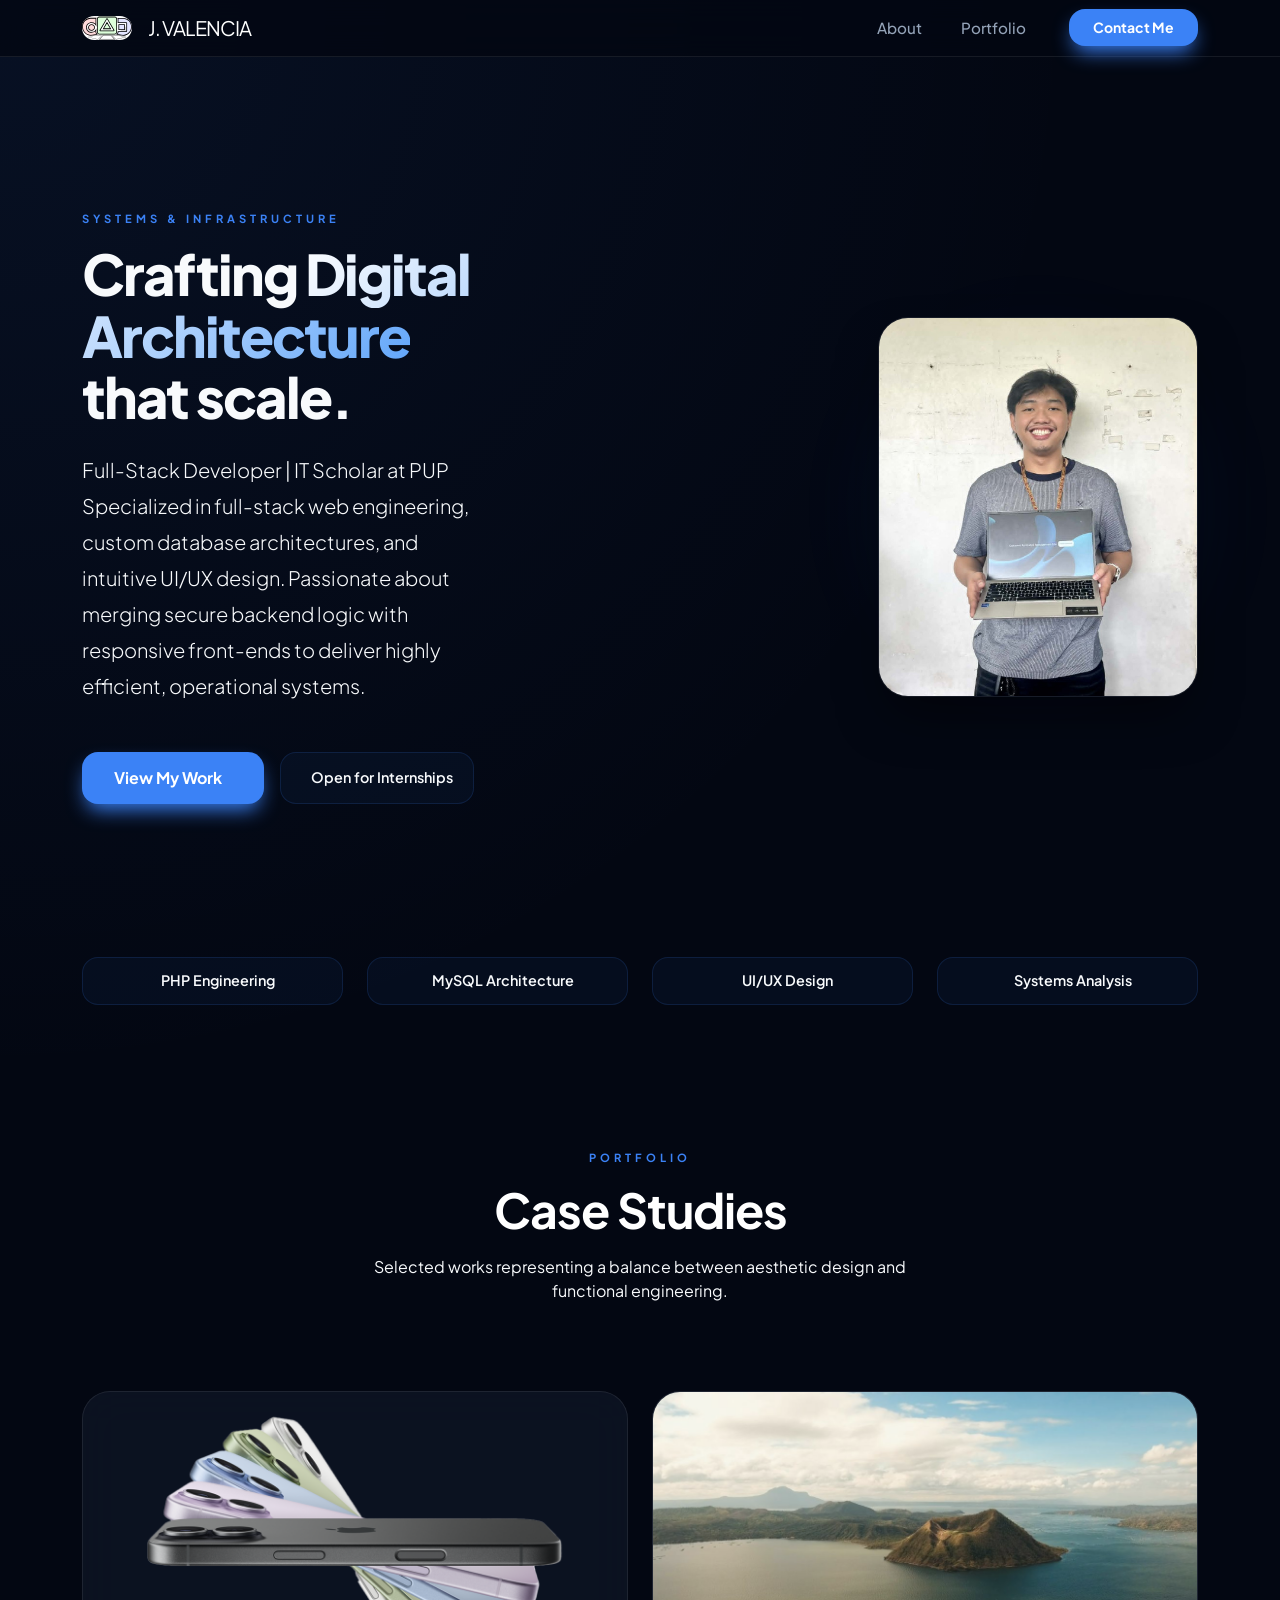
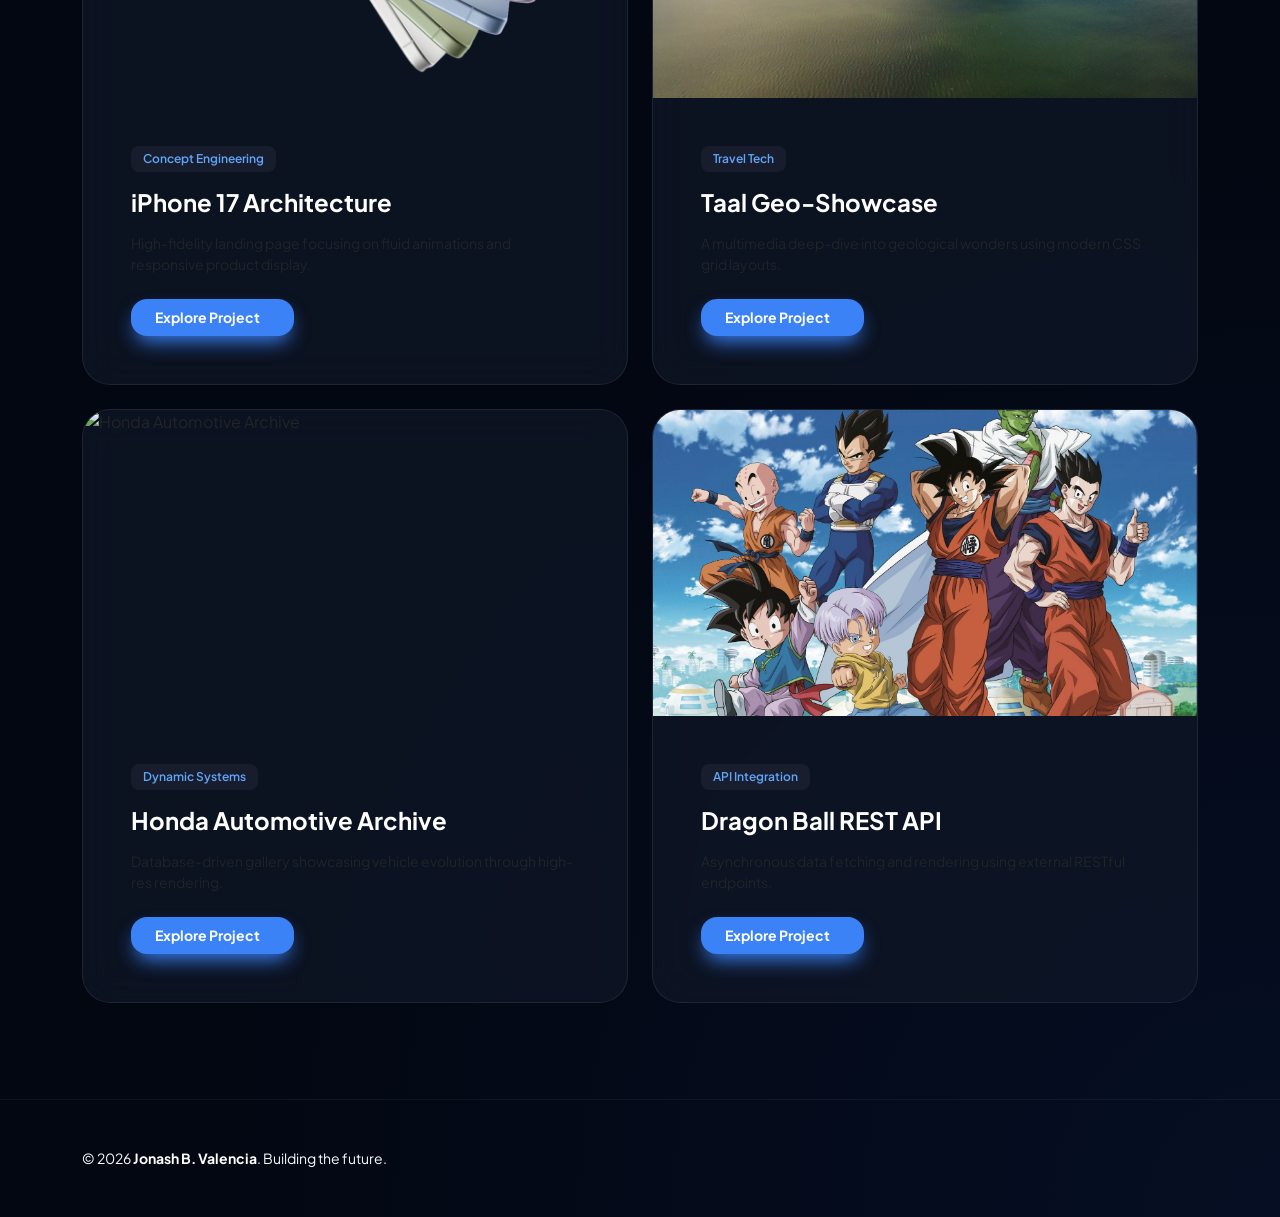
==== commit 5e4b75e3: "6th" ====
--- a/index.html
+++ b/index.html
@@ -8,188 +8,8 @@
     
     <link href="https://cdn.jsdelivr.net/npm/bootstrap@5.3.3/dist/css/bootstrap.min.css" rel="stylesheet">
     <link href="https://fonts.googleapis.com/css2?family=Plus+Jakarta+Sans:wght@300;400;500;600;700;800&display=swap" rel="stylesheet">
+    <link href="styles.css" rel="stylesheet">
     <script src="https://unpkg.com/@phosphor-icons/web"></script>
-
-    <style>
-        :root {
-            --bg-deep: #030712;
-            --card-surface: rgba(17, 24, 39, 0.7);
-            --accent-primary: #3b82f6;
-            --accent-secondary: #60a5fa;
-            --text-main: #f8fafc;
-            --text-dim: #94a3b8;
-            --glass-border: rgba(255, 255, 255, 0.08);
-        }
-
-        body {
-            font-family: 'Plus Jakarta Sans', sans-serif;
-            background-color: var(--bg-deep);
-            background-image: 
-                radial-gradient(circle at 0% 0%, rgba(59, 130, 246, 0.08) 0%, transparent 35%),
-                radial-gradient(circle at 100% 100%, rgba(37, 99, 235, 0.08) 0%, transparent 35%);
-            color: var(--text-main);
-            overflow-x: hidden;
-            -webkit-font-smoothing: antialiased;
-        }
-
-        /* Nav Glassmorphism */
-        .navbar {
-            backdrop-filter: blur(16px);
-            background: rgba(3, 7, 18, 0.8) !important;
-            border-bottom: 1px solid var(--glass-border);
-            transition: all 0.3s ease;
-        }
-
-        .nav-link {
-            font-weight: 500;
-            color: var(--text-dim) !important;
-            font-size: 0.95rem;
-            padding: 0.5rem 1.2rem !important;
-        }
-
-        .nav-link:hover, .nav-link.active {
-            color: var(--accent-primary) !important;
-        }
-
-        /* Hero Image Engineering */
-        .profile-container {
-            position: relative;
-            display: inline-block;
-        }
-
-        .profile-pic {
-            width: 320px;
-            height: 380px;
-            object-fit: cover;
-            border-radius: 30px;
-            border: 1px solid var(--glass-border);
-            z-index: 2;
-            position: relative;
-            box-shadow: 0 25px 50px -12px rgba(0, 0, 0, 0.5);
-        }
-
-        .profile-glow {
-            position: absolute;
-            width: 120%;
-            height: 120%;
-            top: -10%;
-            left: -10%;
-            background: radial-gradient(circle, var(--accent-primary) 0%, transparent 70%);
-            opacity: 0.15;
-            filter: blur(40px);
-            z-index: 1;
-        }
-
-        /* Content Cards */
-        .glass-card {
-            background: var(--card-surface);
-            backdrop-filter: blur(20px);
-            border: 1px solid var(--glass-border);
-            border-radius: 28px;
-            transition: transform 0.4s cubic-bezier(0.175, 0.885, 0.32, 1.275), border 0.3s ease;
-        }
-
-        .glass-card:hover {
-            border-color: rgba(59, 130, 246, 0.4);
-            transform: translateY(-8px);
-        }
-
-        /* Typography Highlights */
-        .hero-title {
-            font-size: 3.5rem;
-            font-weight: 800;
-            letter-spacing: -2px;
-            line-height: 1.1;
-        }
-
-        .text-gradient {
-            background: linear-gradient(135deg, #fff 0%, var(--accent-secondary) 100%);
-            -webkit-background-clip: text;
-            -webkit-text-fill-color: transparent;
-        }
-
-        .section-tag {
-            font-size: 0.7rem;
-            text-transform: uppercase;
-            letter-spacing: 4px;
-            color: var(--accent-primary);
-            font-weight: 700;
-            margin-bottom: 1rem;
-            display: block;
-        }
-
-        /* Skill Chips */
-        .skill-pill {
-            background: rgba(59, 130, 246, 0.05);
-            border: 1px solid rgba(59, 130, 246, 0.15);
-            color: var(--text-main);
-            padding: 12px 20px;
-            border-radius: 16px;
-            display: flex;
-            align-items: center;
-            gap: 10px;
-            font-weight: 600;
-            font-size: 0.9rem;
-            transition: all 0.3s ease;
-        }
-
-        .skill-pill:hover {
-            background: rgba(59, 130, 246, 0.15);
-            border-color: var(--accent-primary);
-        }
-
-        /* Buttons */
-        .btn-premium {
-            background: var(--accent-primary);
-            color: white;
-            border: none;
-            padding: 14px 32px;
-            border-radius: 16px;
-            font-weight: 700;
-            text-decoration: none;
-            display: inline-flex;
-            align-items: center;
-            gap: 10px;
-            box-shadow: 0 10px 20px -5px var(--accent-primary);
-            transition: all 0.3s ease;
-        }
-
-        .btn-premium:hover {
-            background: #2563eb;
-            transform: scale(1.02);
-            box-shadow: 0 15px 30px -5px var(--accent-primary);
-            color: white;
-        }
-
-        /* Projects Section */
-        .project-thumbnail {
-            transition: transform 0.5s ease;
-            filter: saturate(0.8);
-        }
-
-        .glass-card:hover .project-thumbnail {
-            transform: scale(1.1);
-            filter: saturate(1.2);
-        }
-
-        .project-tag {
-            background: rgba(255, 255, 255, 0.05);
-            padding: 4px 12px;
-            border-radius: 8px;
-            font-size: 0.75rem;
-            color: var(--accent-secondary);
-            font-weight: 600;
-        }
-
-        /* Utility */
-        .leading-relaxed { line-height: 1.8; }
-        .ls-tight { letter-spacing: -1px; }
-
-        @media (max-width: 991px) {
-            .hero-title { font-size: 2.5rem; }
-            .profile-pic { width: 100%; height: 400px; }
-        }
-    </style>
 </head>
 
 <body>
@@ -200,7 +20,7 @@
                 <img src="VALENCIA_logo.svg" alt="Valencia" width="50" class="me-3">
                 <span class="fw-extrabold ls-tight">J. VALENCIA</span>
             </a>
-            <button class="navbar-toggler border-0" type="button" data-bs-toggle="collapse" data-bs-target="#navbarNav">
+            <button class="navbar-toggler border-0" type="button" data-bs-toggle="collapse" data-bs-target="#navbarNav" aria-label="Toggle navigation" title="Toggle navigation">
                 <i class="ph ph-dots-three-outline-vertical-fill text-white h3"></i>
             </button>
             <div class="collapse navbar-collapse justify-content-end" id="navbarNav">
@@ -208,7 +28,7 @@
                     <li class="nav-item"><a class="nav-link" href="#about">About</a></li>
                     <li class="nav-item"><a class="nav-link" href="#activities">Portfolio</a></li>
                     <li class="nav-item ms-lg-4">
-                        <a href="mailto:contact@jonash.com" class="btn-premium px-4 py-2 small">Contact Me</a>
+                        <a href="contact.html" class="btn-premium px-4 py-2 small">Contact Me</a>
                     </li>
                 </ul>
             </div>
@@ -222,7 +42,9 @@
                     <span class="section-tag">Systems & Infrastructure</span>
                     <h1 class="hero-title mb-4">Crafting <span class="text-gradient">Digital Architecture</span> that scale.</h1>
                     <p class="lead text-dim leading-relaxed mb-5">
-                        I am a 3rd-year IT scholar at PUP specializing in full-stack development. I build high-performance systems by merging robust backend logic with seamless user interfaces.
+                        Full-Stack Developer | IT Scholar at PUP
+
+Specialized in full-stack web engineering, custom database architectures, and intuitive UI/UX design. Passionate about merging secure backend logic with responsive front-ends to deliver highly efficient, operational systems.
                     </p>
                     
                     <div class="d-flex flex-wrap gap-3 justify-content-center justify-content-lg-start">
@@ -239,12 +61,12 @@
                 <div class="profile-container">
                     <div class="profile-glow"></div>
                     <img src="PP.jpg" alt="Jonash Valencia" class="profile-pic">
-                    <div class="glass-card position-absolute bottom-0 start-0 p-3 m-3 d-none d-md-block" style="z-index: 3;">
+                    <div class="glass-card position-absolute bottom-0 start-0 p-3 m-3 d-none d-md-block z-index-3">
                         <div class="d-flex align-items-center gap-3">
                             <div class="bg-primary p-2 rounded-3"><i class="ph ph-graduation-cap text-white h4 m-0"></i></div>
                             <div class="text-start">
                                 <p class="small text-white fw-bold mb-0">Bachelor of Science, IT</p>
-                                <p class="smallest text-dim mb-0" style="font-size: 0.7rem;">Polytechnic University of the Philippines</p>
+                                <p class="smallest text-dim mb-0 text-smallest">Polytechnic University of the Philippines</p>
                             </div>
                         </div>
                     </div>
@@ -279,7 +101,7 @@
             <div class="text-center mb-5 pb-lg-4">
                 <span class="section-tag">Portfolio</span>
                 <h2 class="display-5 fw-bold text-white mb-3 ls-tight">Case Studies</h2>
-                <p class="text-dim mx-auto" style="max-width: 600px;">Selected works representing a balance between aesthetic design and functional engineering.</p>
+                <p class="text-dim mx-auto content-max-width">Selected works representing a balance between aesthetic design and functional engineering.</p>
             </div>
             
             <div class="row g-4 justify-content-center" id="content">
@@ -297,9 +119,9 @@
                 </div>
                 <div class="col-md-6 text-center text-md-end mt-3 mt-md-0">
                     <div class="d-flex gap-4 justify-content-center justify-content-md-end">
-                        <a href="#" class="text-dim hover-white"><i class="ph ph-github-logo h4"></i></a>
-                        <a href="#" class="text-dim hover-white"><i class="ph ph-linkedin-logo h4"></i></a>
-                        <a href="#" class="text-dim hover-white"><i class="ph ph-instagram-logo h4"></i></a>
+                        <a href="#" class="text-dim hover-white" aria-label="GitHub" title="GitHub"><i class="ph ph-github-logo h4"></i></a>
+                        <a href="#" class="text-dim hover-white" aria-label="LinkedIn" title="LinkedIn"><i class="ph ph-linkedin-logo h4"></i></a>
+                        <a href="#" class="text-dim hover-white" aria-label="Instagram" title="Instagram"><i class="ph ph-instagram-logo h4"></i></a>
                     </div>
                 </div>
             </div>
@@ -368,4 +190,4 @@
 
     <script src="https://cdn.jsdelivr.net/npm/bootstrap@5.3.3/dist/js/bootstrap.bundle.min.js"></script>
 </body>
-</html>+</html>
--- a/styles.css
+++ b/styles.css
@@ -0,0 +1,184 @@
+:root {
+    --bg-deep: #030712;
+    --card-surface: rgba(17, 24, 39, 0.7);
+    --accent-primary: #3b82f6;
+    --accent-secondary: #60a5fa;
+    --text-main: #f8fafc;
+    --text-dim: #94a3b8;
+    --glass-border: rgba(255, 255, 255, 0.08);
+}
+
+body {
+    font-family: 'Plus Jakarta Sans', sans-serif;
+    background-color: var(--bg-deep);
+    background-image: radial-gradient(circle at 0% 0%, rgba(59, 130, 246, 0.08) 0%, transparent 35%),
+        radial-gradient(circle at 100% 100%, rgba(37, 99, 235, 0.08) 0%, transparent 35%);
+    color: var(--text-main);
+    overflow-x: hidden;
+    -webkit-font-smoothing: antialiased;
+}
+
+/* Nav Glassmorphism */
+.navbar {
+    -webkit-backdrop-filter: blur(16px);
+    backdrop-filter: blur(16px);
+    background: rgba(3, 7, 18, 0.8) !important;
+    border-bottom: 1px solid var(--glass-border);
+    transition: all 0.3s ease;
+}
+
+.nav-link {
+    font-weight: 500;
+    color: var(--text-dim) !important;
+    font-size: 0.95rem;
+    padding: 0.5rem 1.2rem !important;
+}
+
+.nav-link:hover,
+.nav-link.active {
+    color: var(--accent-primary) !important;
+}
+
+/* Hero Image Engineering */
+.profile-container {
+    position: relative;
+    display: inline-block;
+}
+
+.profile-pic {
+    width: 320px;
+    height: 380px;
+    object-fit: cover;
+    border-radius: 30px;
+    border: 1px solid var(--glass-border);
+    z-index: 2;
+    position: relative;
+    box-shadow: 0 25px 50px -12px rgba(0, 0, 0, 0.5);
+}
+
+.profile-glow {
+    position: absolute;
+    width: 120%;
+    height: 120%;
+    top: -10%;
+    left: -10%;
+    background: radial-gradient(circle, var(--accent-primary) 0%, transparent 70%);
+    opacity: 0.15;
+    filter: blur(40px);
+    z-index: 1;
+}
+
+/* Content Cards */
+.glass-card {
+    background: var(--card-surface);
+    -webkit-backdrop-filter: blur(20px);
+    backdrop-filter: blur(20px);
+    border: 1px solid var(--glass-border);
+    border-radius: 28px;
+    transition: transform 0.4s cubic-bezier(0.175, 0.885, 0.32, 1.275), border 0.3s ease;
+}
+
+.glass-card:hover {
+    border-color: rgba(59, 130, 246, 0.4);
+    transform: translateY(-8px);
+}
+
+/* Typography Highlights */
+.hero-title {
+    font-size: 3.5rem;
+    font-weight: 800;
+    letter-spacing: -2px;
+    line-height: 1.1;
+}
+
+.text-gradient {
+    background: linear-gradient(135deg, #fff 0%, var(--accent-secondary) 100%);
+    -webkit-background-clip: text;
+    background-clip: text;
+    -webkit-text-fill-color: transparent;
+}
+
+.section-tag {
+    font-size: 0.7rem;
+    text-transform: uppercase;
+    letter-spacing: 4px;
+    color: var(--accent-primary);
+    font-weight: 700;
+    margin-bottom: 1rem;
+    display: block;
+}
+
+/* Skill Chips */
+.skill-pill {
+    background: rgba(59, 130, 246, 0.05);
+    border: 1px solid rgba(59, 130, 246, 0.15);
+    color: var(--text-main);
+    padding: 12px 20px;
+    border-radius: 16px;
+    display: flex;
+    align-items: center;
+    gap: 10px;
+    font-weight: 600;
+    font-size: 0.9rem;
+    transition: all 0.3s ease;
+}
+
+.skill-pill:hover {
+    background: rgba(59, 130, 246, 0.15);
+    border-color: var(--accent-primary);
+}
+
+/* Buttons */
+.btn-premium {
+    background: var(--accent-primary);
+    color: white;
+    border: none;
+    padding: 14px 32px;
+    border-radius: 16px;
+    font-weight: 700;
+    text-decoration: none;
+    display: inline-flex;
+    align-items: center;
+    gap: 10px;
+    box-shadow: 0 10px 20px -5px var(--accent-primary);
+    transition: all 0.3s ease;
+}
+
+.btn-premium:hover {
+    background: #2563eb;
+    transform: scale(1.02);
+    box-shadow: 0 15px 30px -5px var(--accent-primary);
+    color: white;
+}
+
+/* Projects Section */
+.project-thumbnail {
+    transition: transform 0.5s ease;
+    filter: saturate(0.8);
+}
+
+.glass-card:hover .project-thumbnail {
+    transform: scale(1.1);
+    filter: saturate(1.2);
+}
+
+.project-tag {
+    background: rgba(255, 255, 255, 0.05);
+    padding: 4px 12px;
+    border-radius: 8px;
+    font-size: 0.75rem;
+    color: var(--accent-secondary);
+    font-weight: 600;
+}
+
+/* Utility */
+.leading-relaxed { line-height: 1.8; }
+.ls-tight { letter-spacing: -1px; }
+
+@media (max-width: 991px) {
+    .hero-title { font-size: 2.5rem; }
+    .profile-pic { width: 100%; height: 400px; }
+}
+
+.text-smallest { font-size: 0.7rem; }
+.content-max-width { max-width: 600px; }
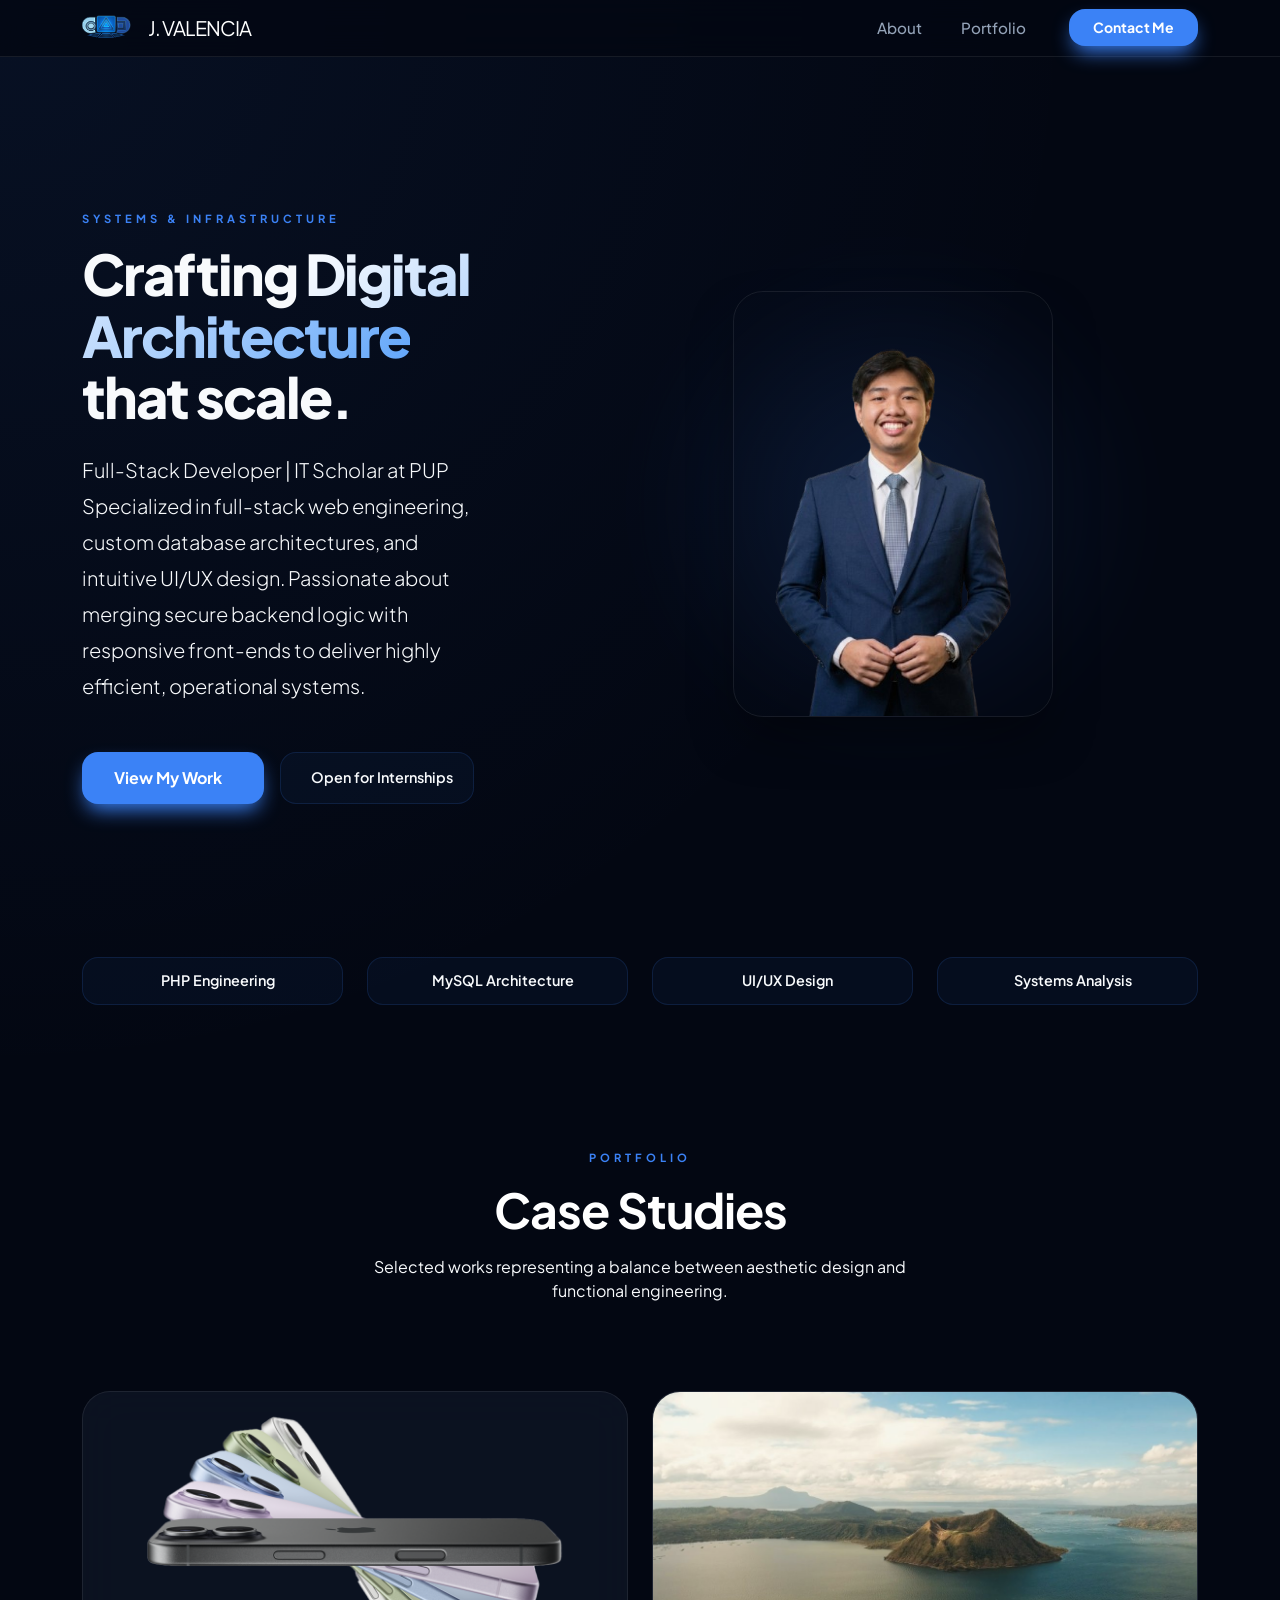
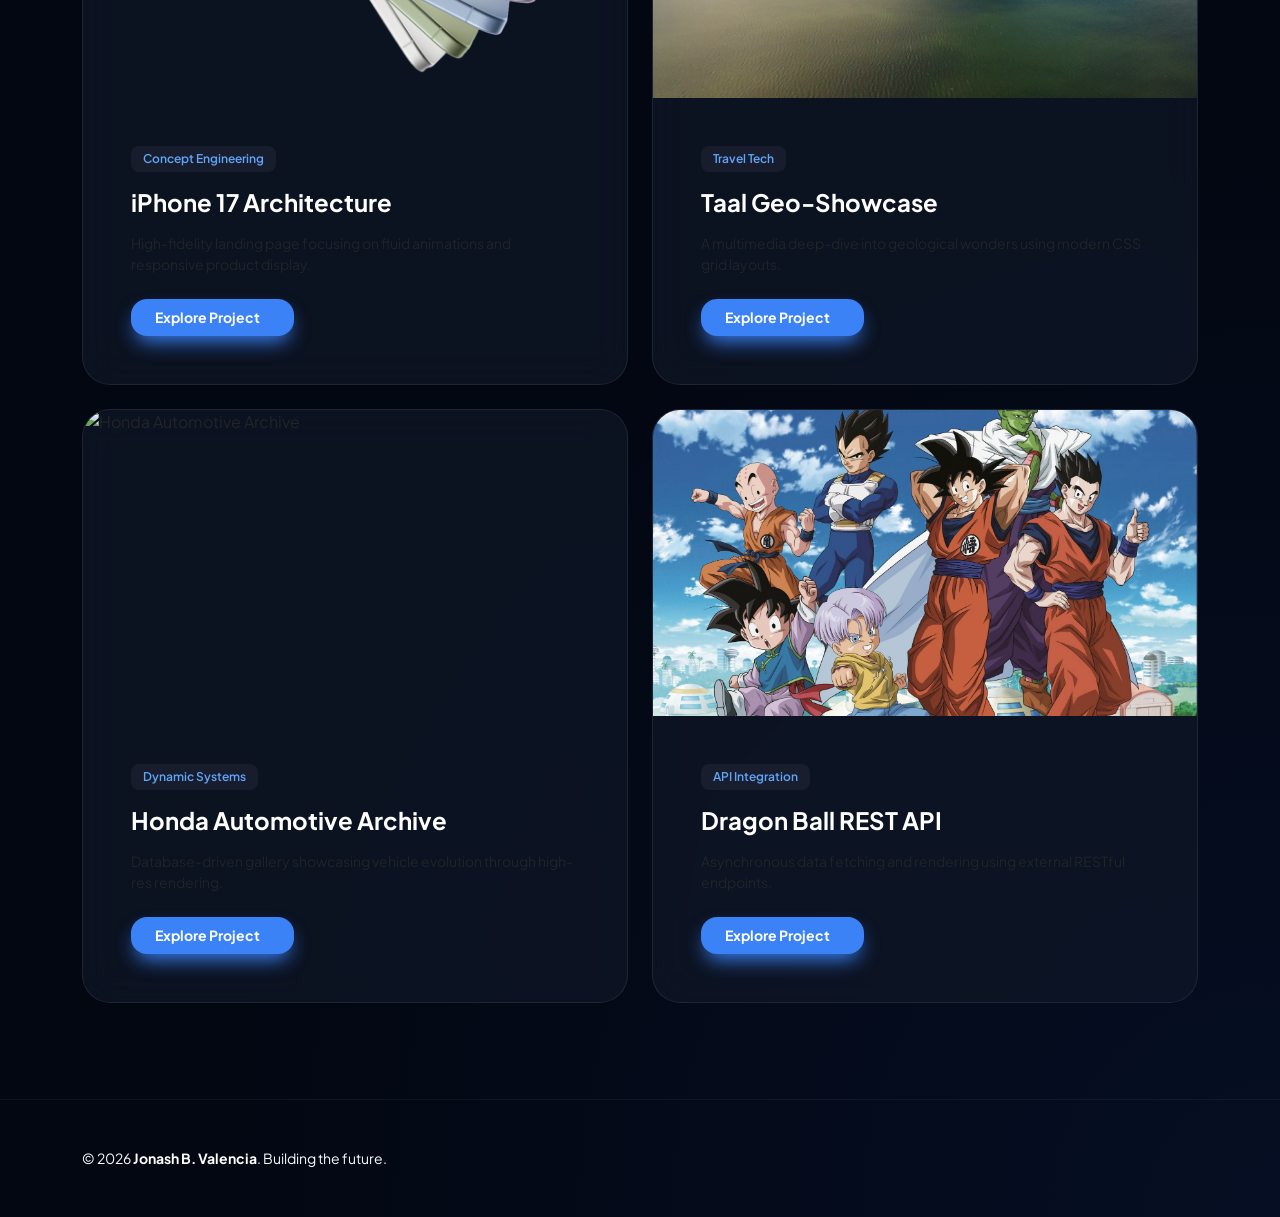
==== commit 35baf36b: "7th com" ====
--- a/index.html
+++ b/index.html
@@ -9,6 +9,9 @@
     <link href="https://cdn.jsdelivr.net/npm/bootstrap@5.3.3/dist/css/bootstrap.min.css" rel="stylesheet">
     <link href="https://fonts.googleapis.com/css2?family=Plus+Jakarta+Sans:wght@300;400;500;600;700;800&display=swap" rel="stylesheet">
     <link href="styles.css" rel="stylesheet">
+    <link rel="icon" href="VALENCIA_logo.svg?v=2" type="image/svg+xml" sizes="any">
+    <link rel="shortcut icon" href="VALENCIA_logo.svg?v=2" type="image/svg+xml">
+    
     <script src="https://unpkg.com/@phosphor-icons/web"></script>
 </head>
 
@@ -17,11 +20,11 @@
     <nav class="navbar navbar-expand-lg navbar-dark sticky-top">
         <div class="container">
             <a class="navbar-brand d-flex align-items-center" href="#">
-                <img src="VALENCIA_logo.svg" alt="Valencia" width="50" class="me-3">
+                <img src="VALENCIA_logo.png" alt="Valencia" width="50" class="me-3">
                 <span class="fw-extrabold ls-tight">J. VALENCIA</span>
             </a>
-            <button class="navbar-toggler border-0" type="button" data-bs-toggle="collapse" data-bs-target="#navbarNav" aria-label="Toggle navigation" title="Toggle navigation">
-                <i class="ph ph-dots-three-outline-vertical-fill text-white h3"></i>
+            <button class="navbar-toggler border-0" type="button" data-bs-toggle="collapse" data-bs-target="#navbarNav" aria-controls="navbarNav" aria-expanded="false" aria-label="Toggle navigation" title="Toggle navigation">
+                <span class="navbar-toggler-icon"></span>
             </button>
             <div class="collapse navbar-collapse justify-content-end" id="navbarNav">
                 <ul class="navbar-nav align-items-center">
@@ -36,7 +39,7 @@
     </nav>
 
     <main class="container">
-        <section class="row align-items-center min-vh-100 py-5">
+        <section id="about" class="row align-items-center min-vh-100 py-5">
             <div class="col-lg-5 order-2 order-lg-1 text-center text-lg-start">
                 <div class="pe-lg-5">
                     <span class="section-tag">Systems & Infrastructure</span>
@@ -57,19 +60,11 @@
                 </div>
             </div>
             
-            <div class="col-lg-7 order-1 order-lg-2 mb-5 mb-lg-0 text-center text-lg-end">
+            <div class="col-lg-6 order-1 order-lg-2 mb-5 mb-lg-0 text-center text-lg-end">
                 <div class="profile-container">
                     <div class="profile-glow"></div>
-                    <img src="PP.jpg" alt="Jonash Valencia" class="profile-pic">
-                    <div class="glass-card position-absolute bottom-0 start-0 p-3 m-3 d-none d-md-block z-index-3">
-                        <div class="d-flex align-items-center gap-3">
-                            <div class="bg-primary p-2 rounded-3"><i class="ph ph-graduation-cap text-white h4 m-0"></i></div>
-                            <div class="text-start">
-                                <p class="small text-white fw-bold mb-0">Bachelor of Science, IT</p>
-                                <p class="smallest text-dim mb-0 text-smallest">Polytechnic University of the Philippines</p>
-                            </div>
-                        </div>
-                    </div>
+                    <img src="PP.png" alt="Jonash Valencia" class="profile-pic">
+                    
                 </div>
             </div>
         </section>
@@ -119,9 +114,9 @@
                 </div>
                 <div class="col-md-6 text-center text-md-end mt-3 mt-md-0">
                     <div class="d-flex gap-4 justify-content-center justify-content-md-end">
-                        <a href="#" class="text-dim hover-white" aria-label="GitHub" title="GitHub"><i class="ph ph-github-logo h4"></i></a>
-                        <a href="#" class="text-dim hover-white" aria-label="LinkedIn" title="LinkedIn"><i class="ph ph-linkedin-logo h4"></i></a>
-                        <a href="#" class="text-dim hover-white" aria-label="Instagram" title="Instagram"><i class="ph ph-instagram-logo h4"></i></a>
+                        <a href="https://github.com/jonash18" class="text-dim hover-white" aria-label="GitHub" title="GitHub"><i class="ph ph-github-logo h4"></i></a>
+                        <a href="https://www.linkedin.com/in/jonash-b-valencia/" class="text-dim hover-white" aria-label="LinkedIn" title="LinkedIn"><i class="ph ph-linkedin-logo h4"></i></a>
+                        <a href="https://www.instagram.com/natnatvalen/" class="text-dim hover-white" aria-label="Instagram" title="Instagram"><i class="ph ph-instagram-logo h4"></i></a>
                     </div>
                 </div>
             </div>
--- a/styles.css
+++ b/styles.css
@@ -27,6 +27,26 @@
     transition: all 0.3s ease;
 }
 
+.navbar-toggler {
+    width: 52px;
+    height: 52px;
+    border-radius: 16px;
+    background: rgba(255, 255, 255, 0.08);
+    border: 1px solid rgba(255, 255, 255, 0.12);
+    color: white;
+    display: inline-flex;
+    align-items: center;
+    justify-content: center;
+    transition: background 0.2s ease, transform 0.2s ease, border-color 0.2s ease;
+}
+
+.navbar-toggler:hover,
+.navbar-toggler:focus {
+    background: rgba(255, 255, 255, 0.15);
+    border-color: rgba(255, 255, 255, 0.24);
+    transform: translateY(-1px);
+}
+
 .nav-link {
     font-weight: 500;
     color: var(--text-dim) !important;
@@ -42,17 +62,26 @@
 /* Hero Image Engineering */
 .profile-container {
     position: relative;
-    display: inline-block;
+    display: inline-flex;
+    justify-content: center;
+    align-items: center;
+    width: 100%;
+    max-width: 420px;
+    margin-left: auto;
+    margin-right: auto;
 }
 
 .profile-pic {
-    width: 320px;
-    height: 380px;
+    width: min(100%, 320px);
+    height: auto;
+    aspect-ratio: 3 / 4;
     object-fit: cover;
+    object-position: center 20%;
     border-radius: 30px;
     border: 1px solid var(--glass-border);
     z-index: 2;
     position: relative;
+    display: block;
     box-shadow: 0 25px 50px -12px rgba(0, 0, 0, 0.5);
 }
 
